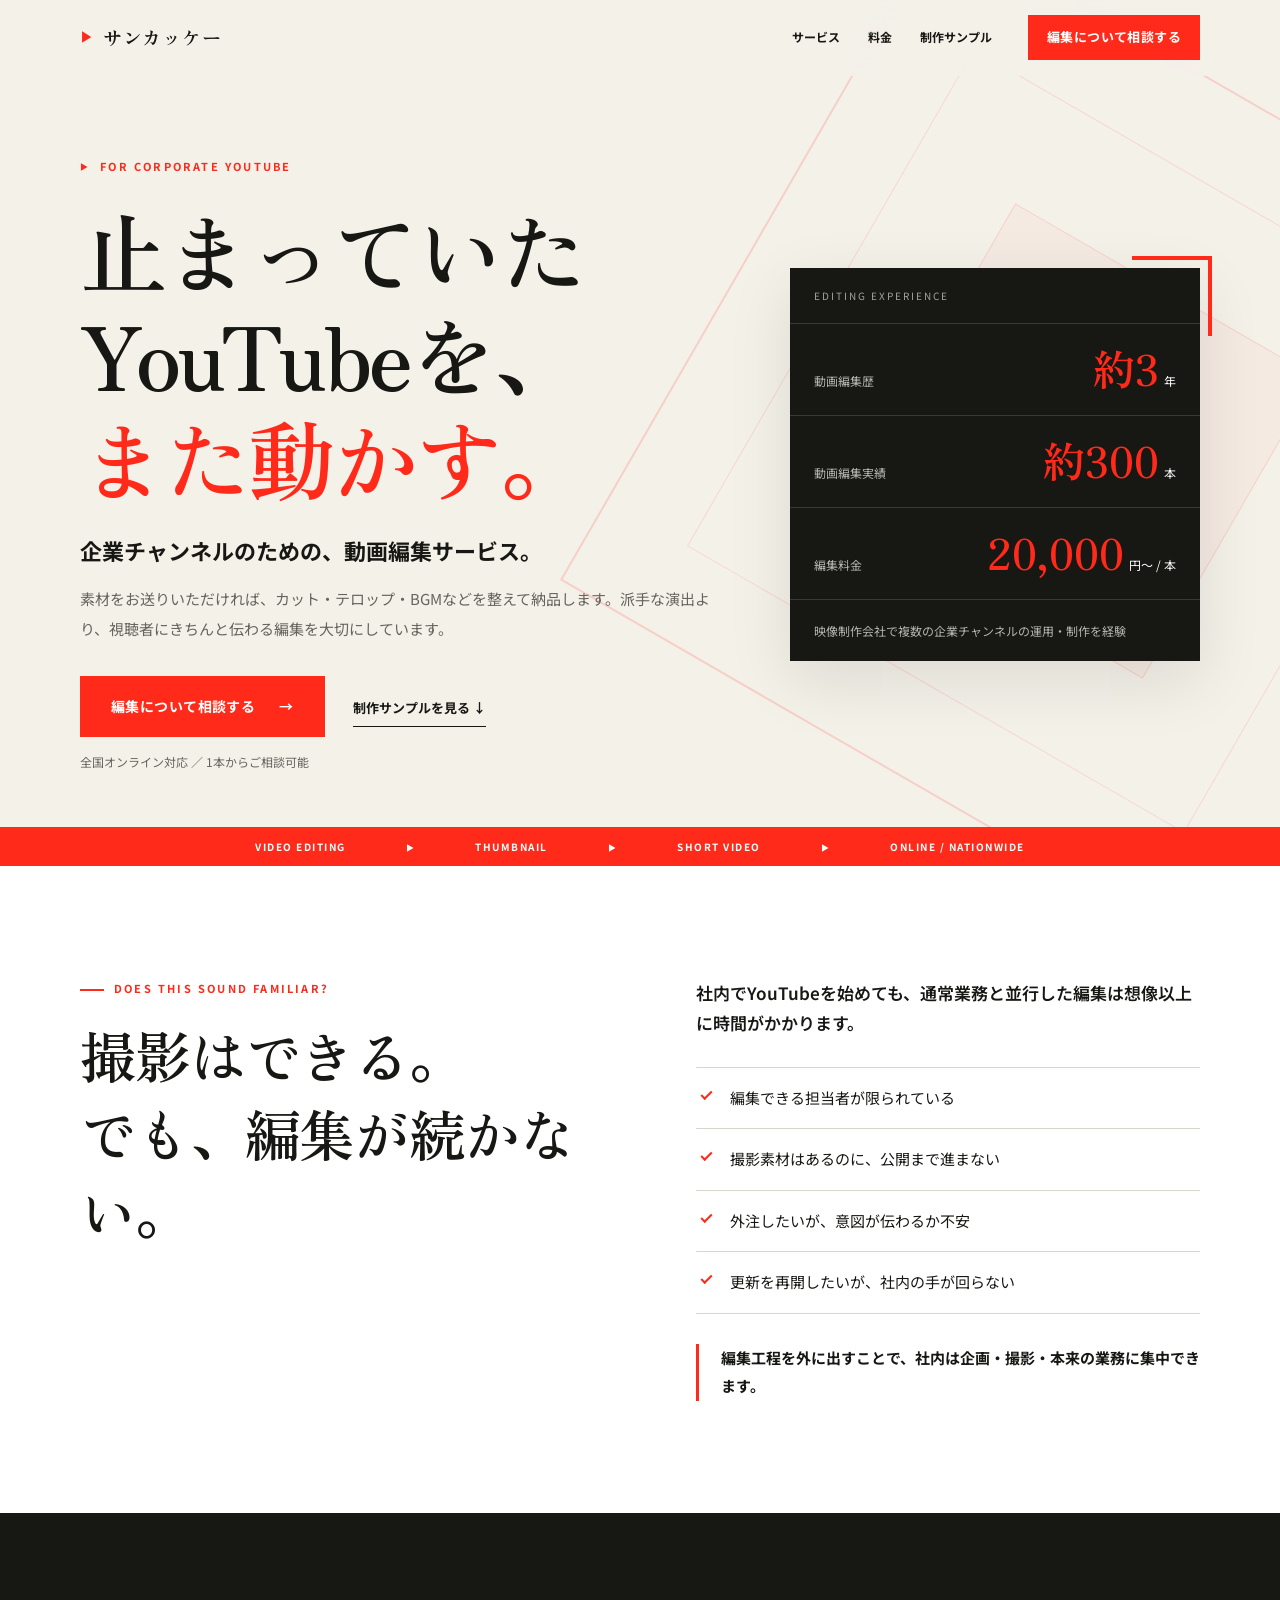
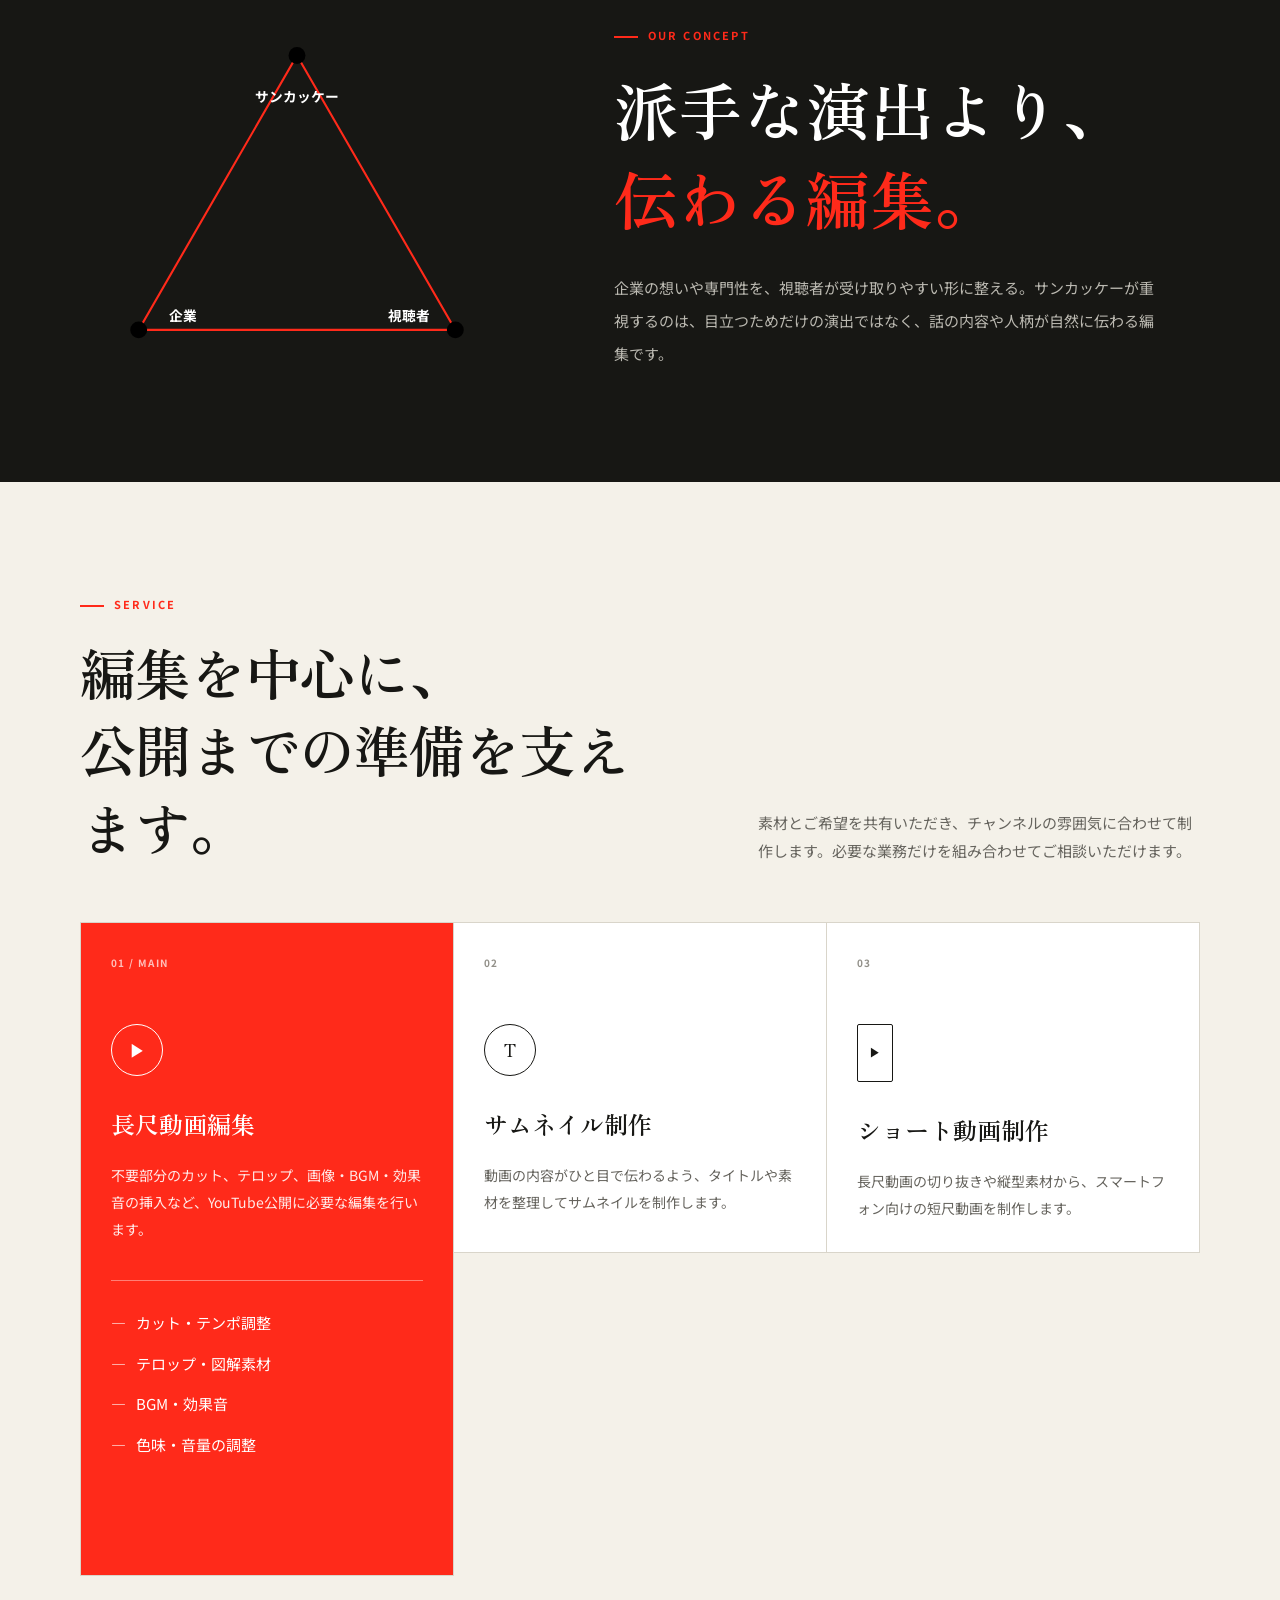
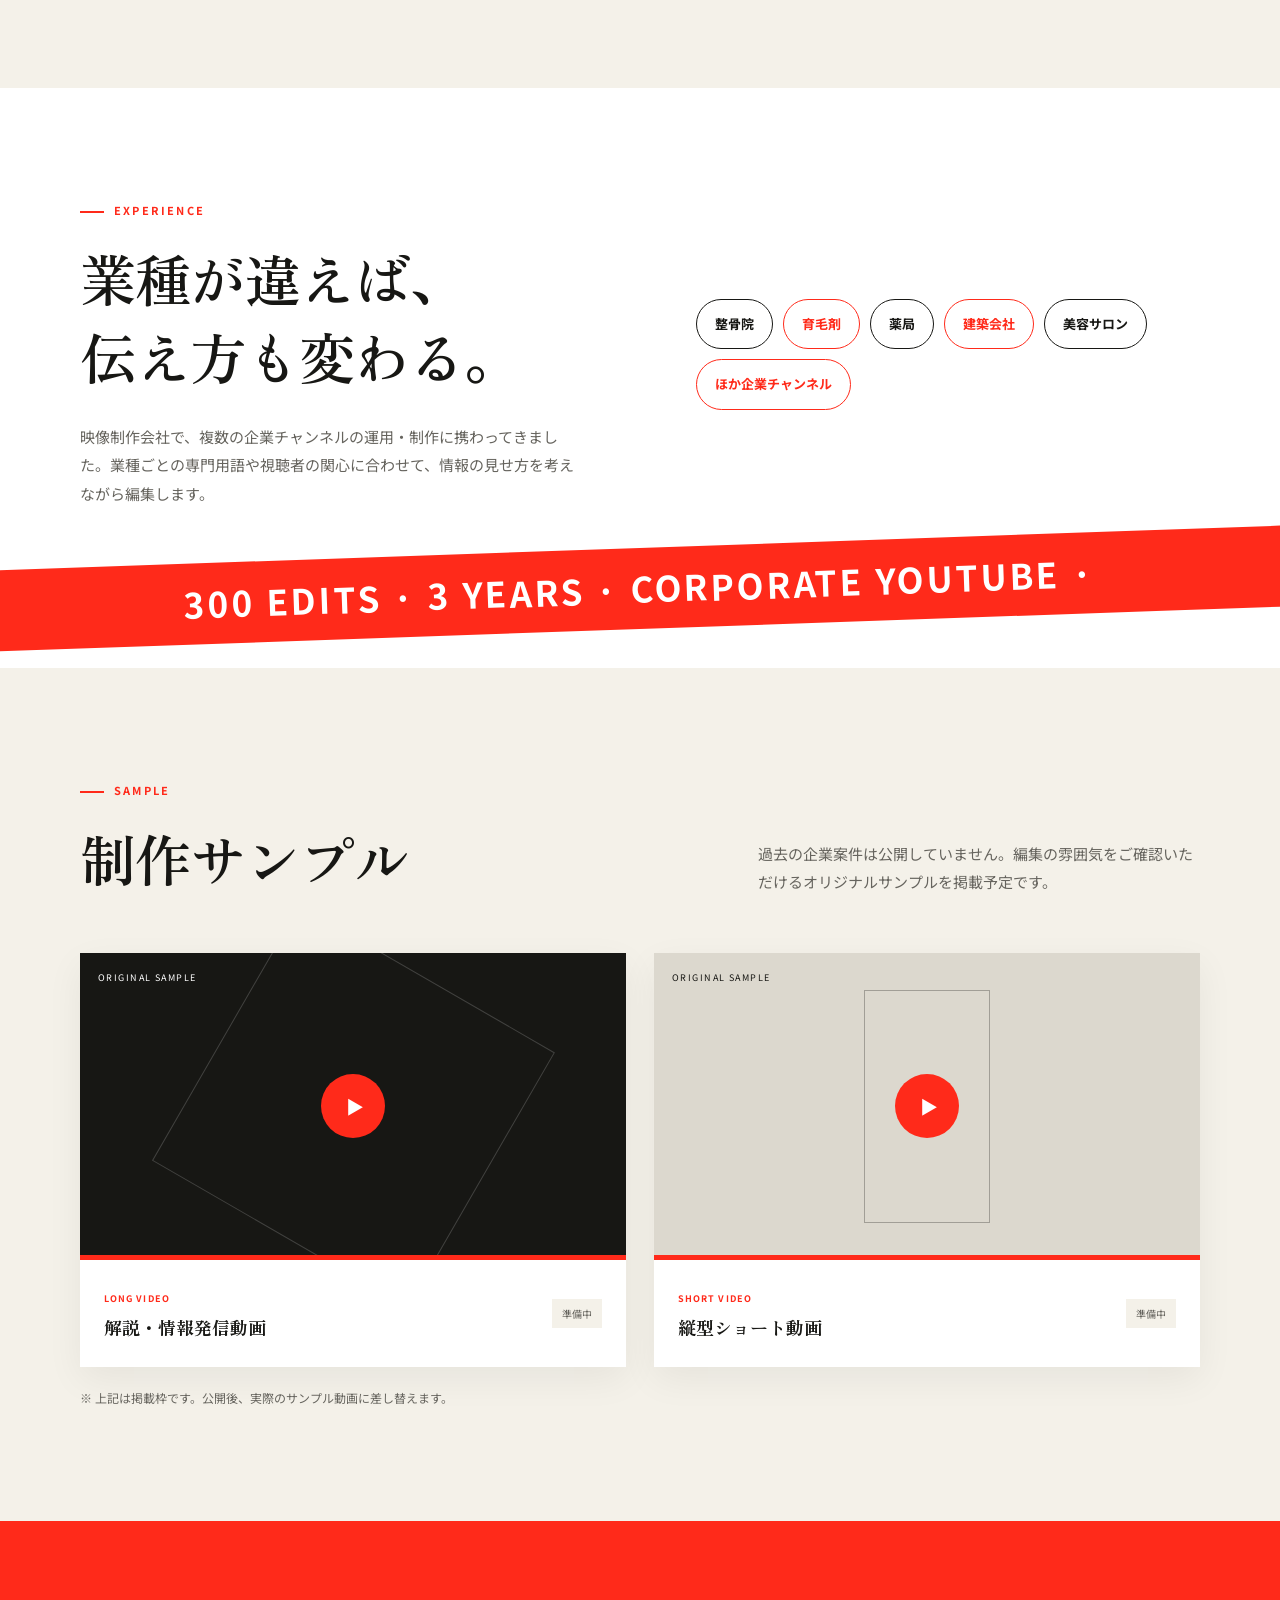
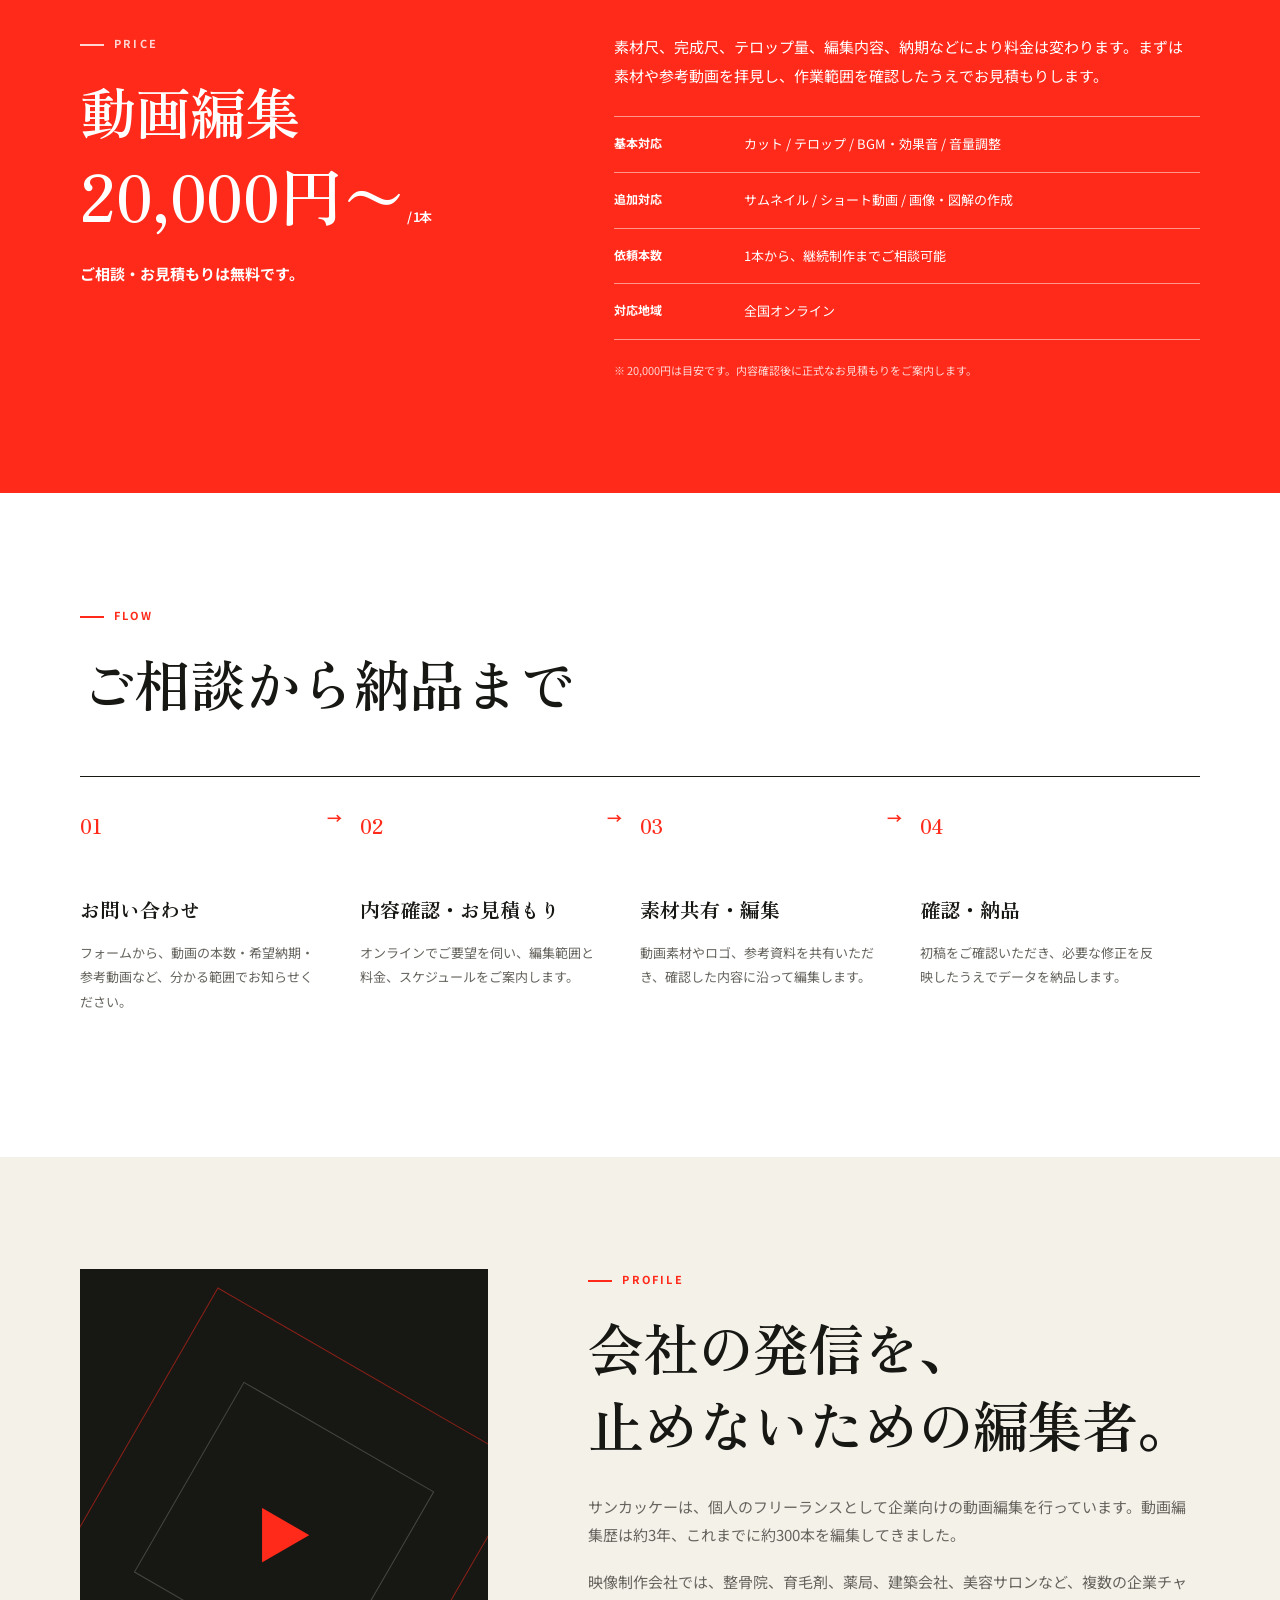
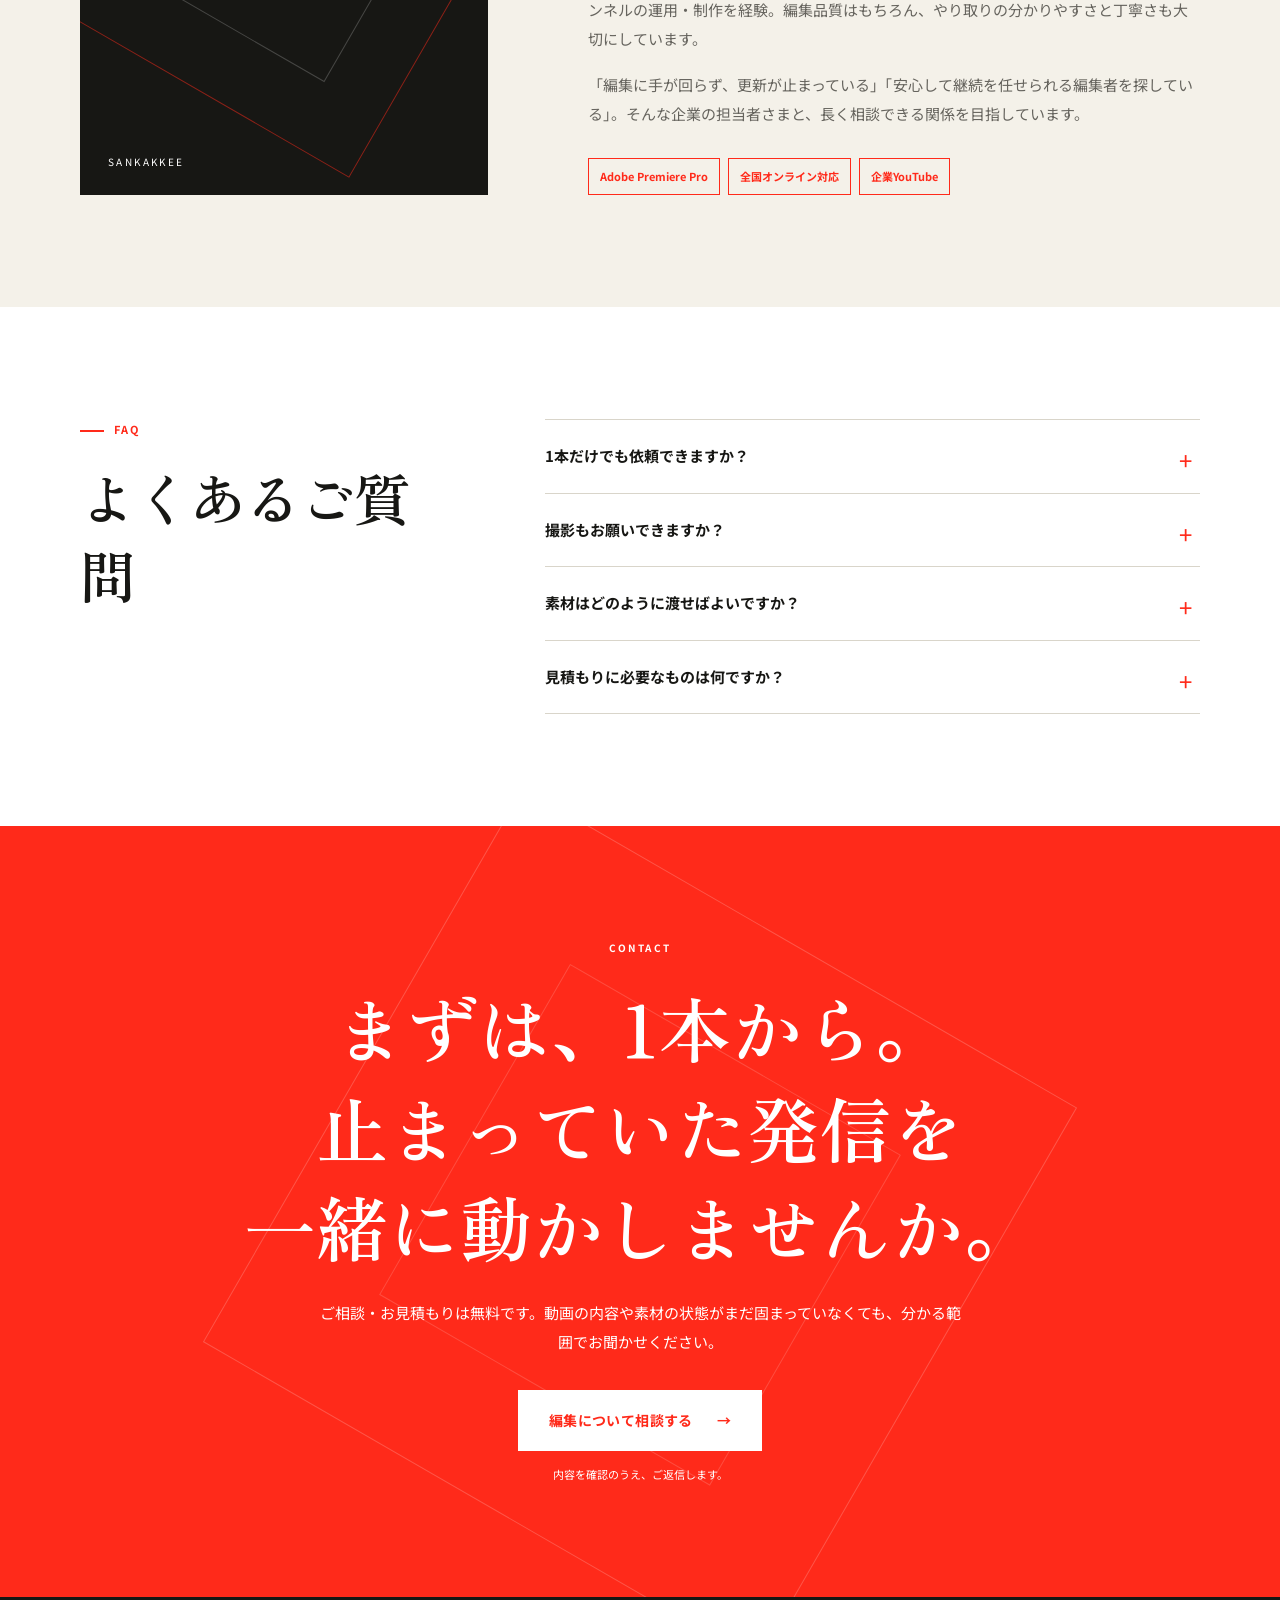
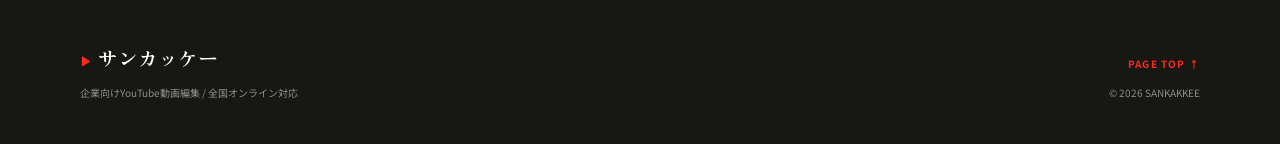
==== video-editing/index.html @ 7f6568b9 "Add corporate video editing landing page" ====
<!DOCTYPE html>
<html lang="ja">
<head>
  <meta charset="UTF-8">
  <meta name="viewport" content="width=device-width, initial-scale=1.0">
  <title>サンカッケー | 企業向けYouTube動画編集</title>
  <meta name="description" content="企業YouTubeの動画編集を全国オンラインで対応。編集歴約3年・約300本の制作経験をもとに、派手さより伝わりやすさを大切に編集します。1本20,000円〜。">
  <meta property="og:title" content="サンカッケー | 企業向けYouTube動画編集">
  <meta property="og:description" content="止まっていたYouTubeを、また動かす。企業向け動画編集を1本20,000円〜、全国オンラインで対応します。">
  <meta property="og:type" content="website">
  <meta property="og:url" content="https://sankakkee.com/video-editing/">
  <link rel="canonical" href="https://sankakkee.com/video-editing/">
  <meta name="theme-color" content="#ff2a1a">
  <link rel="icon" href="assets/favicon.svg" type="image/svg+xml">
  <link rel="preconnect" href="https://fonts.googleapis.com">
  <link rel="preconnect" href="https://fonts.gstatic.com" crossorigin>
  <link href="https://fonts.googleapis.com/css2?family=Noto+Sans+JP:wght@400;500;600;700&family=Zen+Old+Mincho:wght@500;600;700&display=swap" rel="stylesheet">
  <link rel="stylesheet" href="css/style.css">
</head>
<body>
  <a class="skip-link" href="#main">本文へ移動</a>

  <header class="nav" id="nav">
    <div class="nav__inner">
      <a href="#top" class="nav__logo" aria-label="サンカッケー トップへ"><span class="nav__logo-mark" aria-hidden="true">▶</span><span>サンカッケー</span></a>
      <nav class="nav__links" aria-label="メインナビゲーション"><a href="#service">サービス</a><a href="#price">料金</a><a href="#samples">制作サンプル</a></nav>
      <a href="mailto:sankakkee310@gmail.com?subject=動画編集についての相談" class="btn btn--sm nav__cta" data-contact-link>編集について相談する</a>
    </div>
  </header>

  <main id="main">
    <section class="hero" id="top">
      <div class="hero__shape" aria-hidden="true"></div>
      <div class="hero__inner">
        <div class="hero__content">
          <p class="hero__label reveal">FOR CORPORATE YOUTUBE</p>
          <h1 class="hero__title reveal">止まっていた<br>YouTubeを、<br><span>また動かす。</span></h1>
          <p class="hero__lead reveal">企業チャンネルのための、動画編集サービス。</p>
          <p class="hero__text reveal">素材をお送りいただければ、カット・テロップ・BGMなどを整えて納品します。派手な演出より、視聴者にきちんと伝わる編集を大切にしています。</p>
          <div class="hero__actions reveal">
            <a href="mailto:sankakkee310@gmail.com?subject=動画編集についての相談" class="btn btn--lg" data-contact-link>編集について相談する <span aria-hidden="true">→</span></a>
            <a href="#samples" class="text-link">制作サンプルを見る <span aria-hidden="true">↓</span></a>
          </div>
          <p class="hero__note reveal">全国オンライン対応 ／ 1本からご相談可能</p>
        </div>
        <aside class="hero__facts reveal" aria-label="サービス概要">
          <p class="hero__facts-label">EDITING EXPERIENCE</p>
          <dl class="fact-list">
            <div class="fact-list__item"><dt>動画編集歴</dt><dd><strong>約3</strong><span>年</span></dd></div>
            <div class="fact-list__item"><dt>動画編集実績</dt><dd><strong>約300</strong><span>本</span></dd></div>
            <div class="fact-list__item"><dt>編集料金</dt><dd><strong>20,000</strong><span>円〜 / 本</span></dd></div>
          </dl>
          <p class="hero__facts-foot">映像制作会社で複数の企業チャンネルの運用・制作を経験</p>
        </aside>
      </div>
      <div class="hero__ticker" aria-hidden="true"><span>VIDEO EDITING</span><span>THUMBNAIL</span><span>SHORT VIDEO</span><span>ONLINE / NATIONWIDE</span></div>
    </section>

    <section class="problem section">
      <div class="container split-heading">
        <div><p class="section__eyebrow reveal">DOES THIS SOUND FAMILIAR?</p><h2 class="section__title reveal">撮影はできる。<br>でも、編集が続かない。</h2></div>
        <div class="problem__body reveal">
          <p class="problem__intro">社内でYouTubeを始めても、通常業務と並行した編集は想像以上に時間がかかります。</p>
          <ul class="check-list"><li>編集できる担当者が限られている</li><li>撮影素材はあるのに、公開まで進まない</li><li>外注したいが、意図が伝わるか不安</li><li>更新を再開したいが、社内の手が回らない</li></ul>
          <p class="problem__answer">編集工程を外に出すことで、社内は企画・撮影・本来の業務に集中できます。</p>
        </div>
      </div>
    </section>

    <section class="concept section section--dark" id="concept">
      <div class="container concept__inner">
        <div class="concept__mark reveal" aria-hidden="true">
          <svg viewBox="0 0 360 320"><path d="M180 26 330 286H30Z" fill="none" stroke="currentColor" stroke-width="2"/><circle cx="180" cy="26" r="8"/><circle cx="330" cy="286" r="8"/><circle cx="30" cy="286" r="8"/><text x="180" y="70" text-anchor="middle">サンカッケー</text><text x="72" y="278" text-anchor="middle">企業</text><text x="286" y="278" text-anchor="middle">視聴者</text></svg>
        </div>
        <div class="concept__copy"><p class="section__eyebrow reveal">OUR CONCEPT</p><h2 class="concept__title reveal">派手な演出より、<br><span>伝わる編集。</span></h2><p class="concept__text reveal">企業の想いや専門性を、視聴者が受け取りやすい形に整える。サンカッケーが重視するのは、目立つためだけの演出ではなく、話の内容や人柄が自然に伝わる編集です。</p></div>
      </div>
    </section>

    <section class="service section" id="service">
      <div class="container">
        <div class="section-head reveal"><div><p class="section__eyebrow">SERVICE</p><h2 class="section__title">編集を中心に、<br>公開までの準備を支えます。</h2></div><p>素材とご希望を共有いただき、チャンネルの雰囲気に合わせて制作します。必要な業務だけを組み合わせてご相談いただけます。</p></div>
        <div class="service__grid">
          <article class="service-card service-card--primary reveal"><span class="service-card__num">01 / MAIN</span><div class="service-card__icon" aria-hidden="true">▶</div><h3>長尺動画編集</h3><p>不要部分のカット、テロップ、画像・BGM・効果音の挿入など、YouTube公開に必要な編集を行います。</p><ul><li>カット・テンポ調整</li><li>テロップ・図解素材</li><li>BGM・効果音</li><li>色味・音量の調整</li></ul></article>
          <article class="service-card reveal"><span class="service-card__num">02</span><div class="service-card__icon" aria-hidden="true">T</div><h3>サムネイル制作</h3><p>動画の内容がひと目で伝わるよう、タイトルや素材を整理してサムネイルを制作します。</p></article>
          <article class="service-card reveal"><span class="service-card__num">03</span><div class="service-card__icon service-card__icon--vertical" aria-hidden="true">▶</div><h3>ショート動画制作</h3><p>長尺動画の切り抜きや縦型素材から、スマートフォン向けの短尺動画を制作します。</p></article>
          <article class="service-card reveal"><span class="service-card__num">04</span><div class="service-card__icon" aria-hidden="true">A</div><h3>企画・構成のアドバイス</h3><p>制作経験をもとに、見せ方や話の順序など、より伝わりやすくするための改善点をお伝えします。</p></article>
        </div>
      </div>
    </section>

    <section class="experience section">
      <div class="container experience__inner">
        <div class="experience__copy reveal"><p class="section__eyebrow">EXPERIENCE</p><h2 class="section__title">業種が違えば、<br>伝え方も変わる。</h2><p>映像制作会社で、複数の企業チャンネルの運用・制作に携わってきました。業種ごとの専門用語や視聴者の関心に合わせて、情報の見せ方を考えながら編集します。</p></div>
        <div class="experience__industries reveal" aria-label="制作経験のある業種"><span>整骨院</span><span>育毛剤</span><span>薬局</span><span>建築会社</span><span>美容サロン</span><span>ほか企業チャンネル</span></div>
      </div>
      <div class="experience__band" aria-hidden="true">300 EDITS · 3 YEARS · CORPORATE YOUTUBE ·</div>
    </section>

    <section class="samples section" id="samples">
      <div class="container">
        <div class="section-head reveal"><div><p class="section__eyebrow">SAMPLE</p><h2 class="section__title">制作サンプル</h2></div><p>過去の企業案件は公開していません。編集の雰囲気をご確認いただけるオリジナルサンプルを掲載予定です。</p></div>
        <div class="samples__grid">
          <article class="sample-card reveal"><div class="sample-card__visual sample-card__visual--01"><div class="sample-card__play" aria-hidden="true">▶</div><span>ORIGINAL SAMPLE</span></div><div class="sample-card__meta"><div><span>LONG VIDEO</span><h3>解説・情報発信動画</h3></div><span class="sample-card__status">準備中</span></div></article>
          <article class="sample-card reveal"><div class="sample-card__visual sample-card__visual--02"><div class="sample-card__play" aria-hidden="true">▶</div><span>ORIGINAL SAMPLE</span></div><div class="sample-card__meta"><div><span>SHORT VIDEO</span><h3>縦型ショート動画</h3></div><span class="sample-card__status">準備中</span></div></article>
        </div>
        <p class="samples__note reveal">※ 上記は掲載枠です。公開後、実際のサンプル動画に差し替えます。</p>
      </div>
    </section>

    <section class="price section" id="price">
      <div class="container price__inner">
        <div class="price__heading reveal"><p class="section__eyebrow">PRICE</p><h2 class="section__title">動画編集<br><span>20,000円〜</span><small> / 1本</small></h2><p>ご相談・お見積もりは無料です。</p></div>
        <div class="price__detail reveal"><p>素材尺、完成尺、テロップ量、編集内容、納期などにより料金は変わります。まずは素材や参考動画を拝見し、作業範囲を確認したうえでお見積もりします。</p><dl><div><dt>基本対応</dt><dd>カット / テロップ / BGM・効果音 / 音量調整</dd></div><div><dt>追加対応</dt><dd>サムネイル / ショート動画 / 画像・図解の作成</dd></div><div><dt>依頼本数</dt><dd>1本から、継続制作までご相談可能</dd></div><div><dt>対応地域</dt><dd>全国オンライン</dd></div></dl><p class="price__note">※ 20,000円は目安です。内容確認後に正式なお見積もりをご案内します。</p></div>
      </div>
    </section>

    <section class="flow section" id="flow">
      <div class="container">
        <p class="section__eyebrow reveal">FLOW</p><h2 class="section__title reveal">ご相談から納品まで</h2>
        <ol class="flow__list">
          <li class="flow__item reveal"><span>01</span><div><h3>お問い合わせ</h3><p>フォームから、動画の本数・希望納期・参考動画など、分かる範囲でお知らせください。</p></div></li>
          <li class="flow__item reveal"><span>02</span><div><h3>内容確認・お見積もり</h3><p>オンラインでご要望を伺い、編集範囲と料金、スケジュールをご案内します。</p></div></li>
          <li class="flow__item reveal"><span>03</span><div><h3>素材共有・編集</h3><p>動画素材やロゴ、参考資料を共有いただき、確認した内容に沿って編集します。</p></div></li>
          <li class="flow__item reveal"><span>04</span><div><h3>確認・納品</h3><p>初稿をご確認いただき、必要な修正を反映したうえでデータを納品します。</p></div></li>
        </ol>
      </div>
    </section>

    <section class="profile section" id="profile">
      <div class="container profile__inner">
        <div class="profile__visual reveal" aria-hidden="true"><span class="profile__visual-play">▶</span><span class="profile__visual-name">SANKAKKEE</span></div>
        <div class="profile__body reveal"><p class="section__eyebrow">PROFILE</p><h2 class="section__title">会社の発信を、<br>止めないための編集者。</h2><p>サンカッケーは、個人のフリーランスとして企業向けの動画編集を行っています。動画編集歴は約3年、これまでに約300本を編集してきました。</p><p>映像制作会社では、整骨院、育毛剤、薬局、建築会社、美容サロンなど、複数の企業チャンネルの運用・制作を経験。編集品質はもちろん、やり取りの分かりやすさと丁寧さも大切にしています。</p><p>「編集に手が回らず、更新が止まっている」「安心して継続を任せられる編集者を探している」。そんな企業の担当者さまと、長く相談できる関係を目指しています。</p><div class="profile__tags"><span>Adobe Premiere Pro</span><span>全国オンライン対応</span><span>企業YouTube</span></div></div>
      </div>
    </section>

    <section class="faq section" id="faq">
      <div class="container faq__inner">
        <div><p class="section__eyebrow reveal">FAQ</p><h2 class="section__title reveal">よくあるご質問</h2></div>
        <div class="faq__list">
          <details class="faq__item reveal"><summary>1本だけでも依頼できますか？</summary><p>はい、1本からご相談いただけます。継続前のお試しとして、まず1本制作することも可能です。</p></details>
          <details class="faq__item reveal"><summary>撮影もお願いできますか？</summary><p>基本はオンラインでの動画編集を中心に対応しています。撮影を含むご相談は、地域や内容を確認したうえで個別にご案内します。</p></details>
          <details class="faq__item reveal"><summary>素材はどのように渡せばよいですか？</summary><p>オンラインストレージなどを使って共有いただきます。ご依頼時に、分かりやすい共有方法をご案内します。</p></details>
          <details class="faq__item reveal"><summary>見積もりに必要なものは何ですか？</summary><p>素材の長さ、希望する完成尺、参考動画、希望納期、本数が分かるとスムーズです。未定の項目があってもご相談いただけます。</p></details>
        </div>
      </div>
    </section>

    <section class="cta section" id="contact">
      <div class="cta__triangle" aria-hidden="true"></div>
      <div class="container cta__inner"><p class="cta__eyebrow reveal">CONTACT</p><h2 class="cta__title reveal">まずは、1本から。<br>止まっていた発信を<br>一緒に動かしませんか。</h2><p class="cta__text reveal">ご相談・お見積もりは無料です。動画の内容や素材の状態がまだ固まっていなくても、分かる範囲でお聞かせください。</p><a href="mailto:sankakkee310@gmail.com?subject=動画編集についての相談" class="btn btn--white btn--lg reveal" data-contact-link>編集について相談する <span aria-hidden="true">→</span></a><p class="cta__note reveal">内容を確認のうえ、ご返信します。</p></div>
    </section>
  </main>

  <footer class="footer"><div class="container footer__inner"><div><p class="footer__logo"><span aria-hidden="true">▶</span> サンカッケー</p><p>企業向けYouTube動画編集 / 全国オンライン対応</p></div><div class="footer__right"><a href="#top">PAGE TOP ↑</a><p>© 2026 SANKAKKEE</p></div></div></footer>
  <script src="js/main.js"></script>
</body>
</html>
---- video-editing/css/style.css ----
*, *::before, *::after { box-sizing: border-box; margin: 0; padding: 0; }
:root { --red:#ff2a1a; --red-dark:#d91e10; --ink:#171714; --paper:#f4f1e9; --white:#fff; --gray:#66645e; --line:#d9d5ca; --font-serif:'Zen Old Mincho',serif; --font-sans:'Noto Sans JP',sans-serif; --container:1120px; --section-py:112px; --shadow:0 20px 60px rgba(23,23,20,.1); }
html { scroll-behavior:smooth; scroll-padding-top:84px; }
body { font-family:var(--font-sans); color:var(--ink); background:var(--paper); font-size:15px; line-height:1.9; -webkit-font-smoothing:antialiased; }
a { color:inherit; text-decoration:none; } img,svg { display:block; max-width:100%; } ::selection { background:var(--red); color:#fff; }
.skip-link { position:fixed; top:8px; left:8px; z-index:999; padding:10px 16px; background:var(--ink); color:#fff; transform:translateY(-150%); }
.skip-link:focus { transform:translateY(0); }
.container { width:min(calc(100% - 48px),var(--container)); margin-inline:auto; }
.section { padding:var(--section-py) 0; } .section--dark { background:var(--ink); color:#fff; }
.section__eyebrow { margin-bottom:18px; color:var(--red); font-size:11px; font-weight:700; letter-spacing:.2em; }
.section__eyebrow::before { content:''; display:inline-block; width:24px; height:2px; margin-right:10px; background:currentColor; vertical-align:middle; }
.section__title { font-family:var(--font-serif); font-size:clamp(34px,4.4vw,58px); line-height:1.38; letter-spacing:-.02em; font-weight:600; }
.section-head { display:grid; grid-template-columns:1.15fr .85fr; gap:80px; align-items:end; margin-bottom:56px; }
.section-head>p { max-width:470px; color:var(--gray); } .split-heading { display:grid; grid-template-columns:1fr 1fr; gap:10%; align-items:start; }
.btn { display:inline-flex; align-items:center; justify-content:center; gap:24px; min-height:50px; padding:12px 24px; background:var(--red); color:#fff; border:1px solid var(--red); font-weight:700; font-size:13px; letter-spacing:.03em; transition:.25s ease; }
.btn:hover { background:var(--red-dark); border-color:var(--red-dark); transform:translateY(-2px); box-shadow:0 10px 24px rgba(255,42,26,.18); }
.btn:focus-visible,a:focus-visible,summary:focus-visible { outline:3px solid #2c7be5; outline-offset:4px; }
.btn--sm { min-height:42px; padding:9px 18px; } .btn--lg { min-height:60px; padding:16px 30px; font-size:14px; }
.btn--white { color:var(--red); background:#fff; border-color:#fff; } .btn--white:hover { color:#fff; background:var(--ink); border-color:var(--ink); }
.text-link { display:inline-block; padding:10px 0 6px; border-bottom:1px solid var(--ink); font-size:13px; font-weight:700; }
.reveal { opacity:0; transform:translateY(22px); transition:opacity .65s ease,transform .65s ease; } .reveal.is-visible { opacity:1; transform:none; }

.nav { position:fixed; inset:0 0 auto; z-index:100; height:76px; background:rgba(244,241,233,.94); border-bottom:1px solid transparent; backdrop-filter:blur(12px); transition:.25s ease; }
.nav.is-scrolled { height:66px; border-color:var(--line); } .nav__inner { width:min(calc(100% - 48px),var(--container)); height:100%; margin-inline:auto; display:flex; align-items:center; gap:36px; }
.nav__logo { display:inline-flex; align-items:center; gap:9px; margin-right:auto; font-family:var(--font-serif); font-size:19px; font-weight:700; letter-spacing:.04em; }
.nav__logo-mark { color:var(--red); font-size:13px; } .nav__links { display:flex; gap:28px; font-size:12px; font-weight:700; }
.nav__links a { position:relative; } .nav__links a::after { content:''; position:absolute; left:0; right:100%; bottom:-5px; height:2px; background:var(--red); transition:right .2s ease; } .nav__links a:hover::after { right:0; }

.hero { position:relative; min-height:800px; padding:156px 0 92px; overflow:hidden; background:var(--paper); }
.hero__shape { position:absolute; width:min(60vw,760px); aspect-ratio:1; top:51%; right:-14%; border:2px solid rgba(255,42,26,.16); transform:translateY(-50%) rotate(30deg); }
.hero__shape::before,.hero__shape::after { content:''; position:absolute; inset:12%; border:1px solid rgba(255,42,26,.12); } .hero__shape::after { inset:27%; background:rgba(255,42,26,.035); }
.hero__inner { position:relative; z-index:2; width:min(calc(100% - 48px),var(--container)); margin-inline:auto; display:grid; grid-template-columns:1fr 410px; gap:80px; align-items:center; }
.hero__label { display:flex; align-items:center; gap:10px; margin-bottom:20px; color:var(--red); font-size:11px; font-weight:700; letter-spacing:.2em; } .hero__label::before { content:'▶'; font-size:8px; }
.hero__title { margin-bottom:22px; font-family:var(--font-serif); font-size:clamp(52px,7vw,88px); font-weight:600; line-height:1.18; letter-spacing:-.045em; } .hero__title span { color:var(--red); }
.hero__lead { margin-bottom:12px; font-size:clamp(17px,2vw,22px); font-weight:700; } .hero__text { max-width:640px; color:var(--gray); line-height:2; }
.hero__actions { display:flex; align-items:center; gap:28px; margin-top:32px; } .hero__note { margin-top:14px; color:var(--gray); font-size:12px; }
.hero__facts { position:relative; background:var(--ink); color:#fff; box-shadow:var(--shadow); } .hero__facts::before { content:''; position:absolute; top:-12px; right:-12px; width:80px; height:80px; border-top:4px solid var(--red); border-right:4px solid var(--red); }
.hero__facts-label { padding:18px 24px; border-bottom:1px solid #383834; color:#a3a39c; font-size:10px; letter-spacing:.2em; }
.fact-list__item { display:flex; align-items:flex-end; justify-content:space-between; padding:22px 24px; border-bottom:1px solid #383834; } .fact-list dt { color:#b4b3ad; font-size:12px; }
.fact-list dd { display:flex; align-items:baseline; gap:5px; } .fact-list strong { color:var(--red); font-family:var(--font-serif); font-size:43px; line-height:1; font-weight:600; } .fact-list span { font-size:12px; }
.hero__facts-foot { padding:20px 24px; color:#b4b3ad; font-size:12px; line-height:1.8; }
.hero__ticker { position:absolute; z-index:2; bottom:0; left:0; width:100%; display:flex; justify-content:center; overflow:hidden; background:var(--red); color:#fff; white-space:nowrap; }
.hero__ticker span { padding:10px 30px; font-size:10px; font-weight:700; letter-spacing:.15em; } .hero__ticker span+span::before { content:'▶'; margin-right:60px; font-size:8px; }

.problem { background:#fff; } .problem__intro { margin-bottom:28px; font-size:17px; font-weight:600; line-height:1.8; }
.check-list { list-style:none; border-top:1px solid var(--line); } .check-list li { position:relative; padding:16px 12px 16px 34px; border-bottom:1px solid var(--line); }
.check-list li::before { content:''; position:absolute; left:5px; top:23px; width:11px; height:6px; border-left:2px solid var(--red); border-bottom:2px solid var(--red); transform:rotate(-45deg); }
.problem__answer { margin-top:30px; padding-left:22px; border-left:3px solid var(--red); font-weight:700; }

.concept { overflow:hidden; } .concept__inner { display:grid; grid-template-columns:.85fr 1.15fr; gap:100px; align-items:center; } .concept__mark { color:var(--red); }
.concept__mark svg { max-width:380px; margin-inline:auto; overflow:visible; } .concept__mark text { fill:#fff; font-family:var(--font-sans); font-size:13px; font-weight:700; }
.concept__title { margin-bottom:28px; font-family:var(--font-serif); font-size:clamp(40px,5vw,66px); line-height:1.4; font-weight:600; } .concept__title span { color:var(--red); }
.concept__text { max-width:550px; color:#bbb9b1; line-height:2.2; }

.service { background:var(--paper); } .service__grid { display:grid; grid-template-columns:repeat(3,1fr); border-top:1px solid var(--line); border-left:1px solid var(--line); }
.service-card { position:relative; min-height:320px; padding:30px; background:#fff; border-right:1px solid var(--line); border-bottom:1px solid var(--line); }
.service-card--primary { grid-row:span 2; min-height:640px; background:var(--red); color:#fff; } .service-card__num { display:block; margin-bottom:52px; color:#929089; font-size:10px; font-weight:700; letter-spacing:.14em; }
.service-card--primary .service-card__num { color:rgba(255,255,255,.7); } .service-card__icon { display:grid; place-items:center; width:52px; height:52px; margin-bottom:25px; border:1px solid currentColor; border-radius:50%; font-family:var(--font-serif); font-size:17px; }
.service-card__icon--vertical { width:36px; height:58px; border-radius:2px; font-size:12px; } .service-card h3 { margin-bottom:16px; font-family:var(--font-serif); font-size:24px; font-weight:600; }
.service-card p { color:var(--gray); font-size:14px; } .service-card--primary p { color:rgba(255,255,255,.9); }
.service-card ul { display:grid; gap:12px; margin-top:38px; padding-top:28px; border-top:1px solid rgba(255,255,255,.4); list-style:none; } .service-card li::before { content:'—'; margin-right:10px; }

.experience { position:relative; padding-bottom:160px; background:#fff; overflow:hidden; } .experience__inner { display:grid; grid-template-columns:1fr 1fr; gap:10%; align-items:center; }
.experience__copy>p:last-child { max-width:500px; margin-top:28px; color:var(--gray); } .experience__industries { display:flex; flex-wrap:wrap; align-content:center; gap:10px; }
.experience__industries span { padding:12px 18px; border:1px solid var(--ink); border-radius:100px; font-weight:700; font-size:13px; } .experience__industries span:nth-child(even) { color:var(--red); border-color:var(--red); }
.experience__band { position:absolute; left:-2%; right:-2%; bottom:40px; padding:7px 0; background:var(--red); color:#fff; font-size:clamp(18px,3vw,35px); font-weight:700; letter-spacing:.08em; white-space:nowrap; transform:rotate(-2deg); text-align:center; }

.samples { background:var(--paper); } .samples__grid { display:grid; grid-template-columns:1fr 1fr; gap:28px; } .sample-card { background:#fff; box-shadow:0 12px 35px rgba(23,23,20,.06); }
.sample-card__visual { position:relative; aspect-ratio:16/9; display:grid; place-items:center; overflow:hidden; background:var(--ink); color:#fff; }
.sample-card__visual::before,.sample-card__visual::after { content:''; position:absolute; } .sample-card__visual::before { width:54%; aspect-ratio:1; border:1px solid rgba(255,255,255,.18); transform:rotate(30deg); } .sample-card__visual::after { inset:auto 0 0; height:5px; background:var(--red); }
.sample-card__visual--02 { background:#dcd8ce; color:var(--ink); } .sample-card__visual--02::before { width:23%; height:76%; transform:none; border:1px solid rgba(23,23,20,.3); }
.sample-card__visual>span { position:absolute; left:18px; top:16px; font-size:9px; letter-spacing:.16em; } .sample-card__play { position:relative; z-index:2; display:grid; place-items:center; width:64px; height:64px; padding-left:4px; border-radius:50%; background:var(--red); color:#fff; font-size:18px; }
.sample-card__meta { display:flex; justify-content:space-between; align-items:center; gap:20px; padding:22px 24px; } .sample-card__meta div>span { color:var(--red); font-size:9px; font-weight:700; letter-spacing:.12em; }
.sample-card__meta h3 { font-family:var(--font-serif); font-size:18px; } .sample-card__status { flex-shrink:0; padding:5px 10px; background:var(--paper); color:var(--gray); font-size:10px; } .samples__note { margin-top:20px; color:var(--gray); font-size:12px; }

.price { background:var(--red); color:#fff; } .price__inner { display:grid; grid-template-columns:.85fr 1.15fr; gap:100px; } .price .section__eyebrow { color:#fff; opacity:.8; }
.price__heading .section__title span { font-size:clamp(40px,5vw,64px); } .price__heading .section__title small { font-family:var(--font-sans); font-size:13px; } .price__heading>p:last-child { margin-top:22px; font-weight:700; }
.price__detail>p { max-width:580px; margin-bottom:26px; } .price__detail dl { border-top:1px solid rgba(255,255,255,.5); }
.price__detail dl div { display:grid; grid-template-columns:110px 1fr; gap:20px; padding:15px 0; border-bottom:1px solid rgba(255,255,255,.5); } .price__detail dt { font-size:12px; font-weight:700; } .price__detail dd { font-size:13px; }
.price__note { margin-top:20px; margin-bottom:0!important; font-size:11px; opacity:.8; }

.flow { background:#fff; } .flow .section__title { margin-bottom:54px; } .flow__list { display:grid; grid-template-columns:repeat(4,1fr); list-style:none; }
.flow__item { position:relative; padding:30px 28px 30px 0; border-top:1px solid var(--ink); } .flow__item:not(:last-child)::after { content:'→'; position:absolute; right:18px; top:27px; color:var(--red); font-weight:700; }
.flow__item>span { display:block; margin-bottom:46px; color:var(--red); font-family:var(--font-serif); font-size:20px; font-weight:700; } .flow__item h3 { margin-bottom:12px; font-family:var(--font-serif); font-size:20px; } .flow__item p { padding-right:14px; color:var(--gray); font-size:13px; }

.profile { background:var(--paper); } .profile__inner { display:grid; grid-template-columns:.8fr 1.2fr; gap:9%; align-items:stretch; }
.profile__visual { position:relative; min-height:520px; display:grid; place-items:center; overflow:hidden; background:var(--ink); color:var(--red); }
.profile__visual::before,.profile__visual::after { content:''; position:absolute; width:88%; aspect-ratio:1; border:1px solid rgba(255,42,26,.5); transform:rotate(30deg); } .profile__visual::after { width:54%; border-color:rgba(255,255,255,.2); }
.profile__visual-play { position:relative; z-index:2; font-size:58px; } .profile__visual-name { position:absolute; z-index:2; bottom:24px; left:28px; color:#fff; font-size:10px; letter-spacing:.24em; }
.profile__body { align-self:center; } .profile__body .section__title { margin-bottom:30px; } .profile__body>p:not(.section__eyebrow) { margin-bottom:18px; color:var(--gray); }
.profile__tags { display:flex; flex-wrap:wrap; gap:8px; margin-top:30px; } .profile__tags span { padding:7px 11px; border:1px solid var(--red); color:var(--red); font-size:11px; font-weight:700; }

.faq { background:#fff; } .faq__inner { display:grid; grid-template-columns:.7fr 1.3fr; gap:10%; } .faq__item { border-top:1px solid var(--line); } .faq__item:last-child { border-bottom:1px solid var(--line); }
.faq__item summary { position:relative; padding:22px 50px 22px 0; cursor:pointer; list-style:none; font-weight:700; } .faq__item summary::-webkit-details-marker { display:none; }
.faq__item summary::after { content:'+'; position:absolute; right:8px; top:17px; color:var(--red); font-size:24px; font-weight:400; transition:transform .2s ease; } .faq__item[open] summary::after { transform:rotate(45deg); }
.faq__item p { padding:0 45px 24px 0; color:var(--gray); font-size:13px; }

.cta { position:relative; overflow:hidden; background:var(--red); color:#fff; text-align:center; } .cta__triangle { position:absolute; width:640px; aspect-ratio:1; top:50%; left:50%; border:1px solid rgba(255,255,255,.2); transform:translate(-50%,-48%) rotate(30deg); }
.cta__triangle::before { content:''; position:absolute; inset:20%; border:1px solid rgba(255,255,255,.16); } .cta__inner { position:relative; z-index:2; }
.cta__eyebrow { margin-bottom:20px; font-size:10px; font-weight:700; letter-spacing:.24em; } .cta__title { margin-bottom:24px; font-family:var(--font-serif); font-size:clamp(38px,5.8vw,72px); font-weight:600; line-height:1.38; }
.cta__text { max-width:650px; margin:0 auto 34px; } .cta__note { margin-top:13px; font-size:11px; opacity:.8; }
.footer { padding:42px 0; background:var(--ink); color:#fff; } .footer__inner { display:flex; justify-content:space-between; gap:30px; align-items:flex-end; }
.footer__logo { margin-bottom:6px; font-family:var(--font-serif); font-size:20px; font-weight:700; } .footer__logo span { color:var(--red); font-size:12px; } .footer__inner>div>p:last-child { color:#8e8d87; font-size:10px; }
.footer__right { text-align:right; } .footer__right a { display:inline-block; margin-bottom:10px; color:var(--red); font-size:10px; font-weight:700; letter-spacing:.12em; }

@media(max-width:960px){ :root{--section-py:88px}.nav__links{display:none}.hero{min-height:auto}.hero__inner{grid-template-columns:1fr 340px;gap:40px}.hero__title{font-size:clamp(50px,7.5vw,72px)}.section-head{gap:48px}.service__grid{grid-template-columns:1fr 1fr}.service-card--primary{grid-row:span 2}.price__inner{gap:60px}.flow__list{grid-template-columns:1fr 1fr;gap:0 30px}.profile__inner{gap:6%}}
@media(max-width:720px){ :root{--section-py:68px}body{font-size:14px}.container,.nav__inner,.hero__inner{width:min(calc(100% - 36px),var(--container))}.nav{height:64px}.nav.is-scrolled{height:60px}.nav__logo{font-size:17px}.nav__cta{padding-inline:12px;font-size:11px}.section__title{font-size:clamp(30px,9vw,43px)}.section-head,.split-heading,.concept__inner,.experience__inner,.price__inner,.profile__inner,.faq__inner{grid-template-columns:1fr;gap:44px}.section-head{align-items:start;margin-bottom:38px}.hero{padding:116px 0 78px}.hero__inner{grid-template-columns:1fr;gap:48px}.hero__title{font-size:clamp(48px,15vw,68px)}.hero__actions{align-items:stretch;flex-direction:column;gap:10px}.hero__actions .btn{width:100%}.hero__actions .text-link{align-self:flex-start}.hero__facts{width:calc(100% - 8px)}.fact-list strong{font-size:38px}.hero__ticker{justify-content:flex-start}.hero__ticker span{padding-inline:18px}.hero__ticker span+span::before{margin-right:36px}.problem__intro{font-size:16px}.concept__inner{display:flex;flex-direction:column-reverse}.concept__mark svg{max-width:290px}.concept__title{font-size:clamp(36px,11vw,50px)}.service__grid{grid-template-columns:1fr}.service-card,.service-card--primary{grid-row:auto;min-height:auto}.service-card__num{margin-bottom:34px}.service-card--primary{padding-bottom:40px}.experience{padding-bottom:130px}.experience__industries{gap:8px}.experience__industries span{padding:9px 13px;font-size:11px}.experience__band{bottom:45px;font-size:17px}.samples__grid{grid-template-columns:1fr}.sample-card__meta{padding:18px}.price__heading .section__title span{font-size:44px}.price__detail dl div{grid-template-columns:90px 1fr;gap:12px}.flow__list{grid-template-columns:1fr}.flow__item{display:grid;grid-template-columns:54px 1fr;gap:10px;padding:24px 0}.flow__item:not(:last-child)::after{content:'↓';right:8px;top:auto;bottom:-12px}.flow__item>span{margin:0}.profile__visual{min-height:380px}.cta__title{font-size:clamp(34px,11vw,50px)}.cta__triangle{width:470px}.footer__inner{align-items:flex-start;flex-direction:column}.footer__right{text-align:left}}
@media(prefers-reduced-motion:reduce){html{scroll-behavior:auto}*,*::before,*::after{animation-duration:.01ms!important;transition-duration:.01ms!important}.reveal{opacity:1;transform:none}}
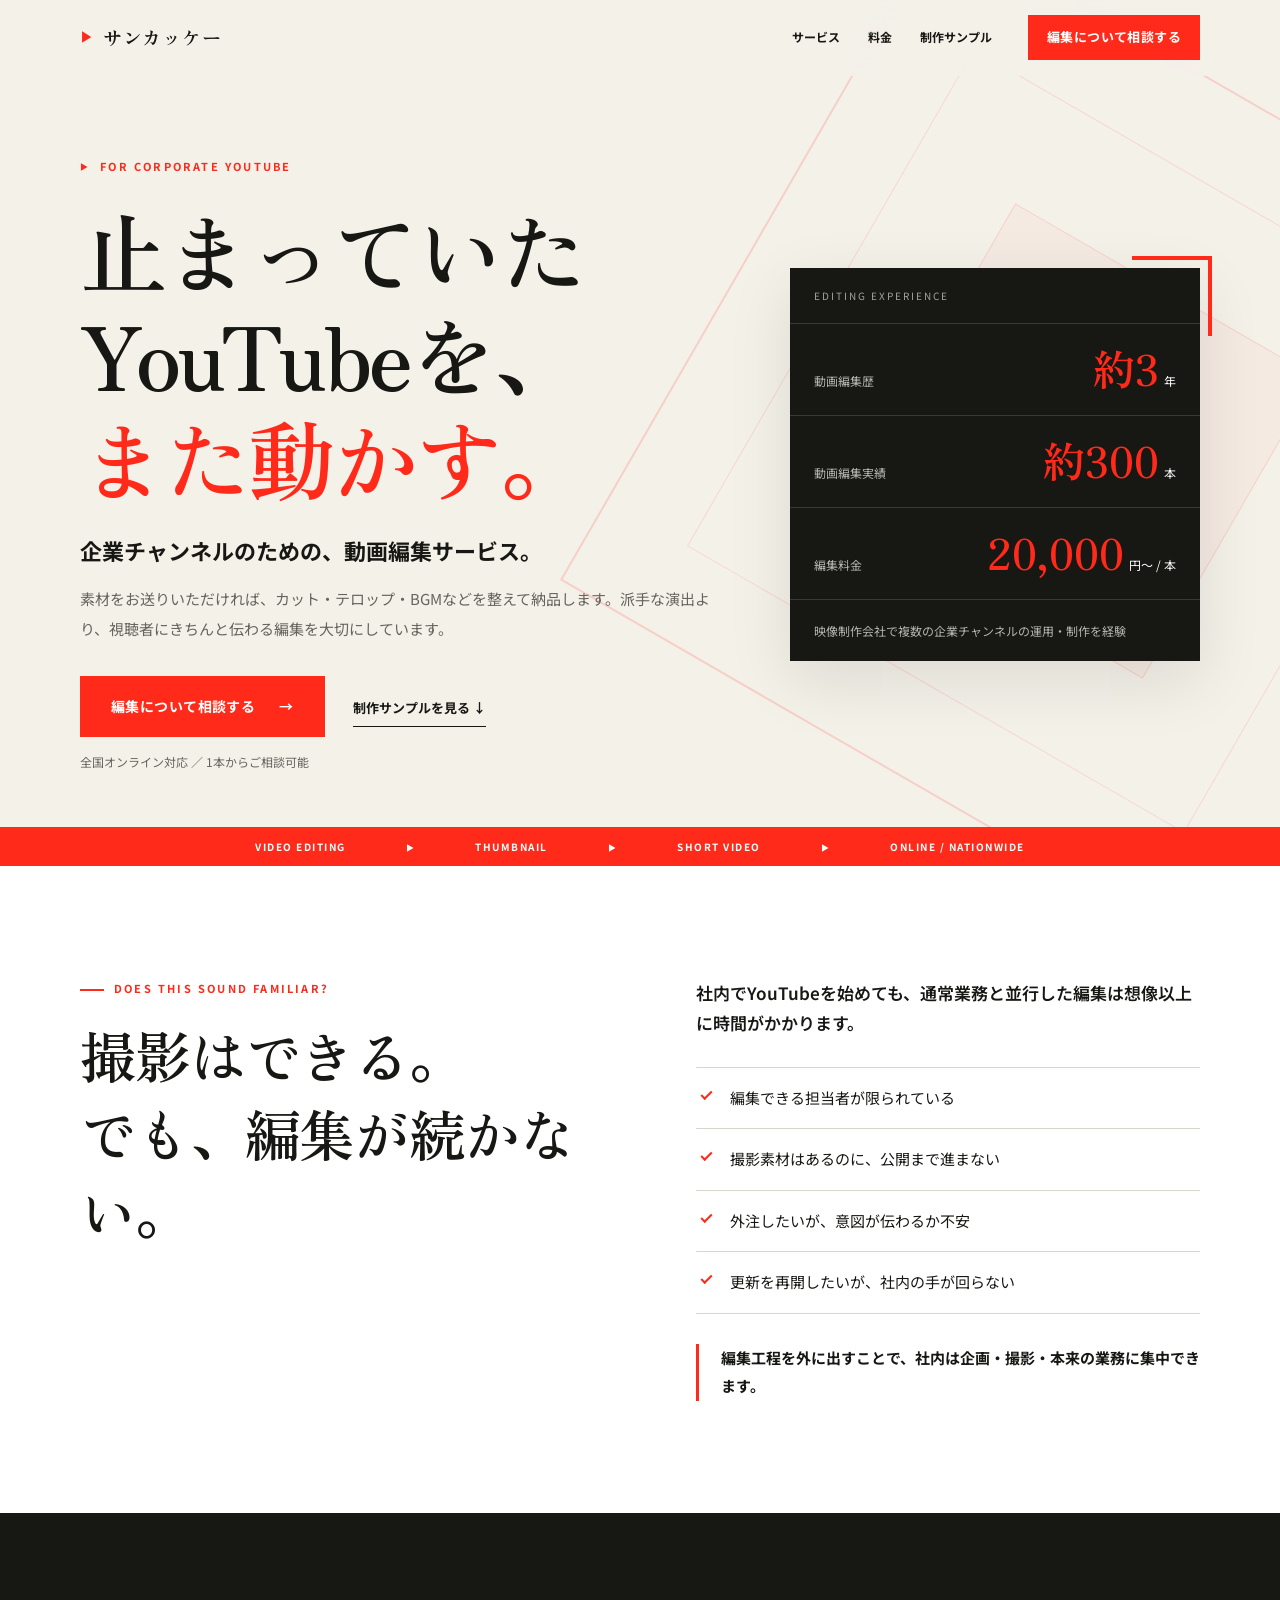
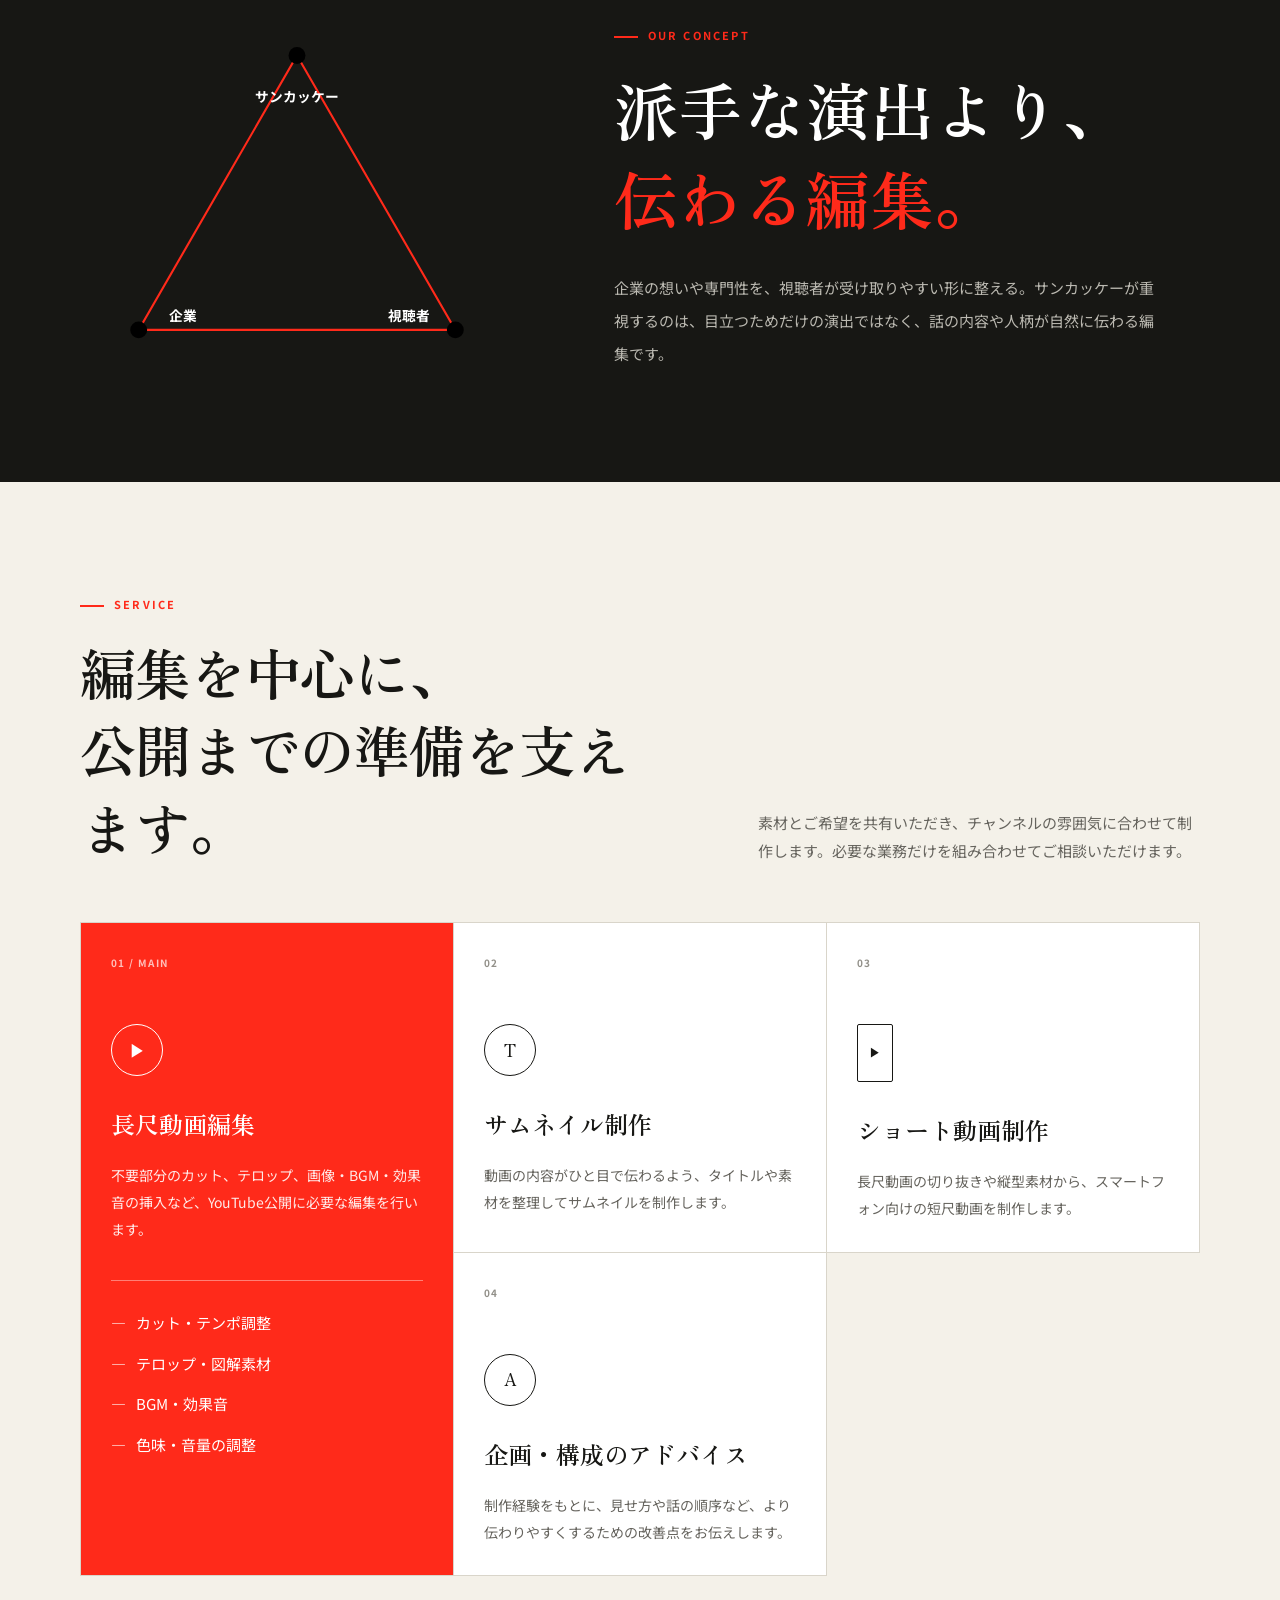
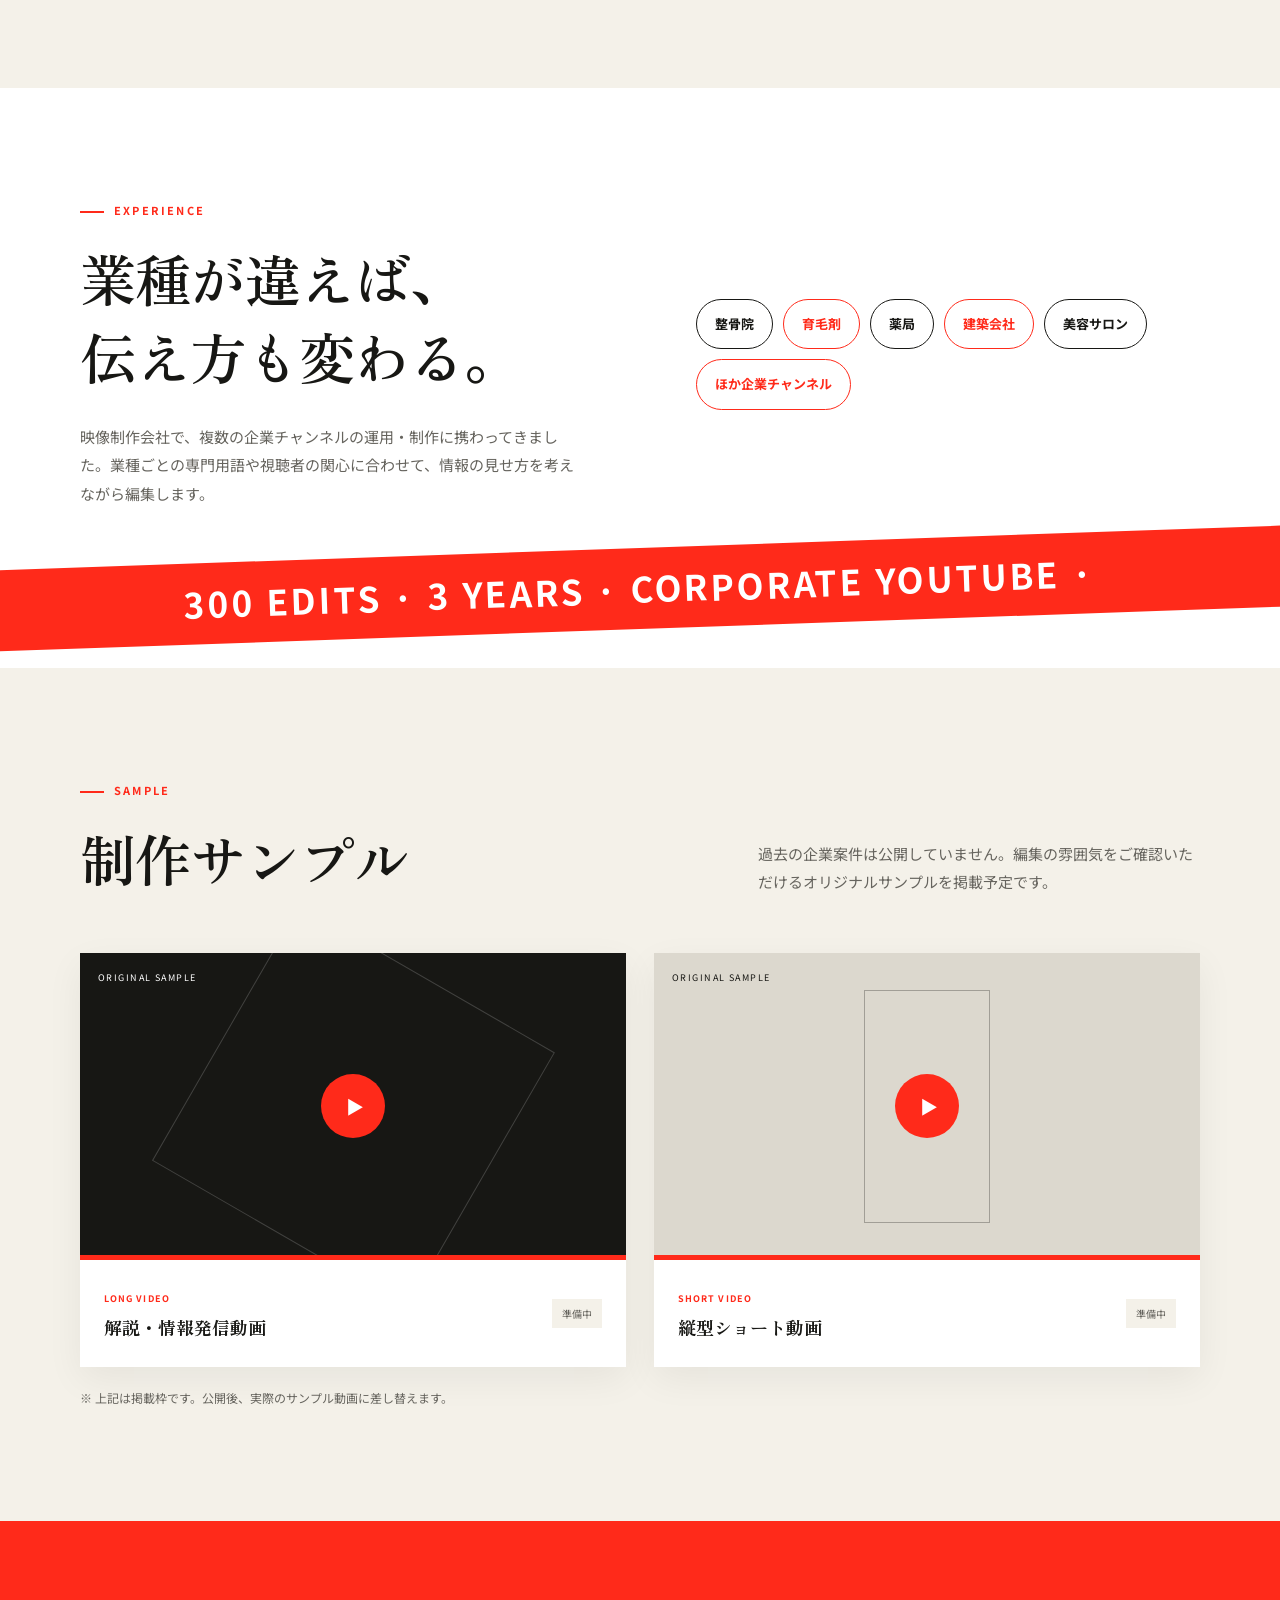
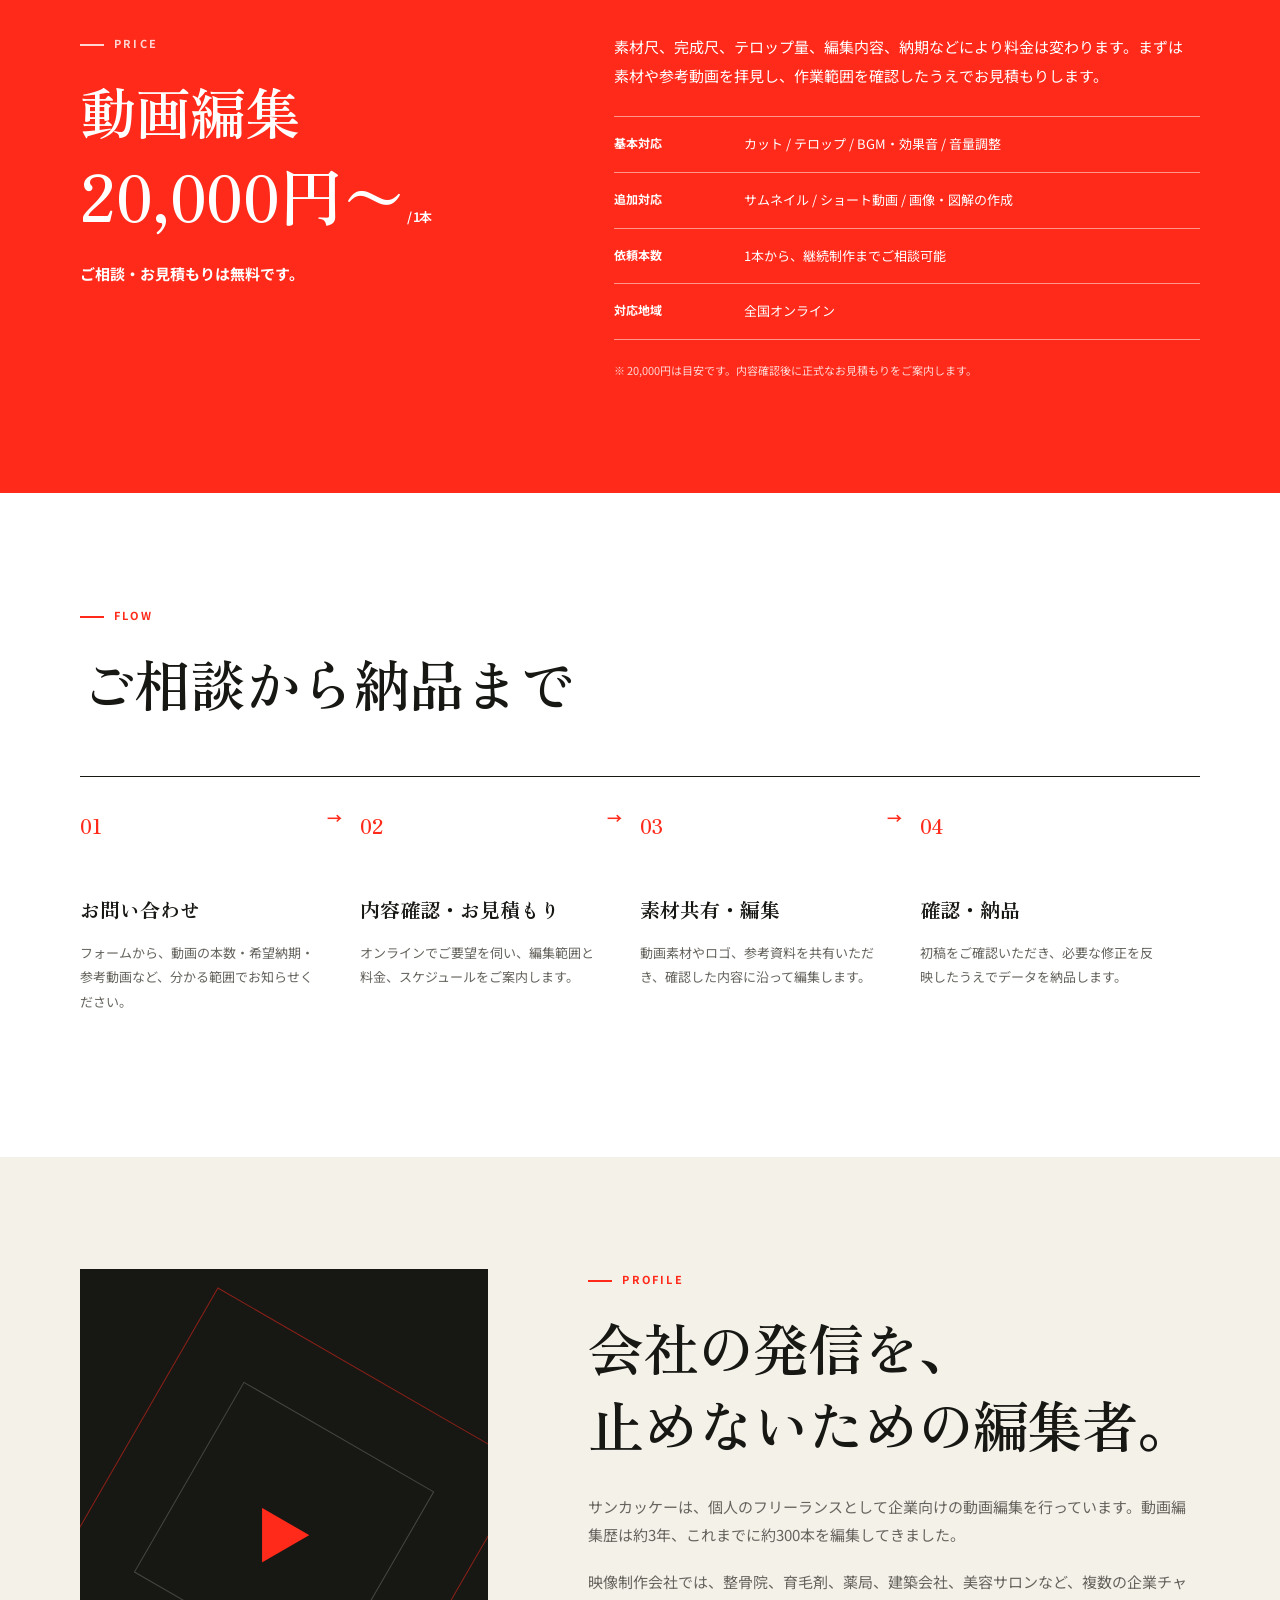
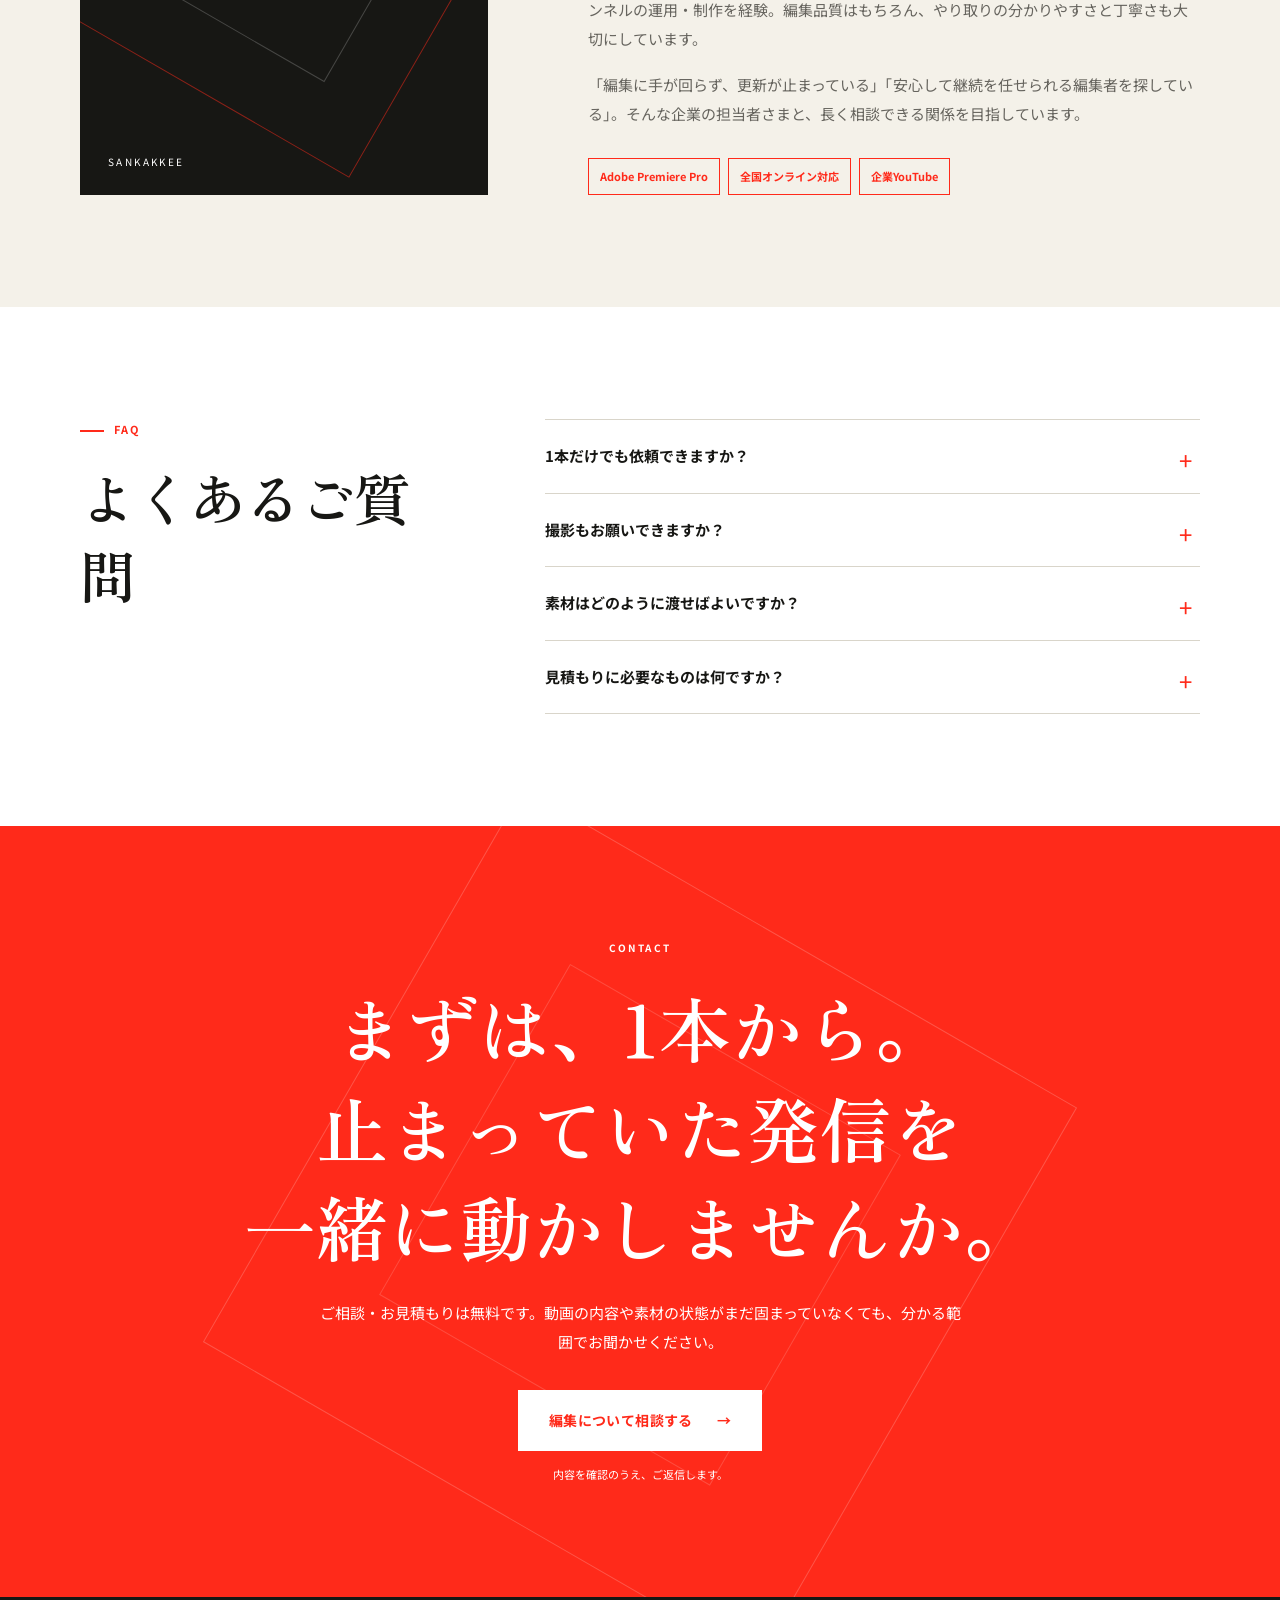
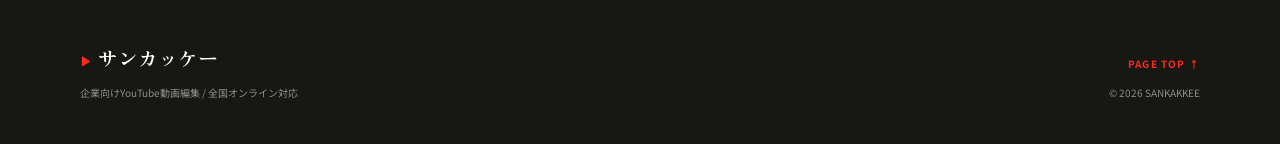
==== commit 75eb855e: "Refresh contact form script cache" ====
--- a/video-editing/index.html
+++ b/video-editing/index.html
@@ -152,6 +152,6 @@
   </main>
 
   <footer class="footer"><div class="container footer__inner"><div><p class="footer__logo"><span aria-hidden="true">▶</span> サンカッケー</p><p>企業向けYouTube動画編集 / 全国オンライン対応</p></div><div class="footer__right"><a href="#top">PAGE TOP ↑</a><p>© 2026 SANKAKKEE</p></div></div></footer>
-  <script src="js/main.js"></script>
+  <script src="js/main.js?v=2c0afbe"></script>
 </body>
 </html>
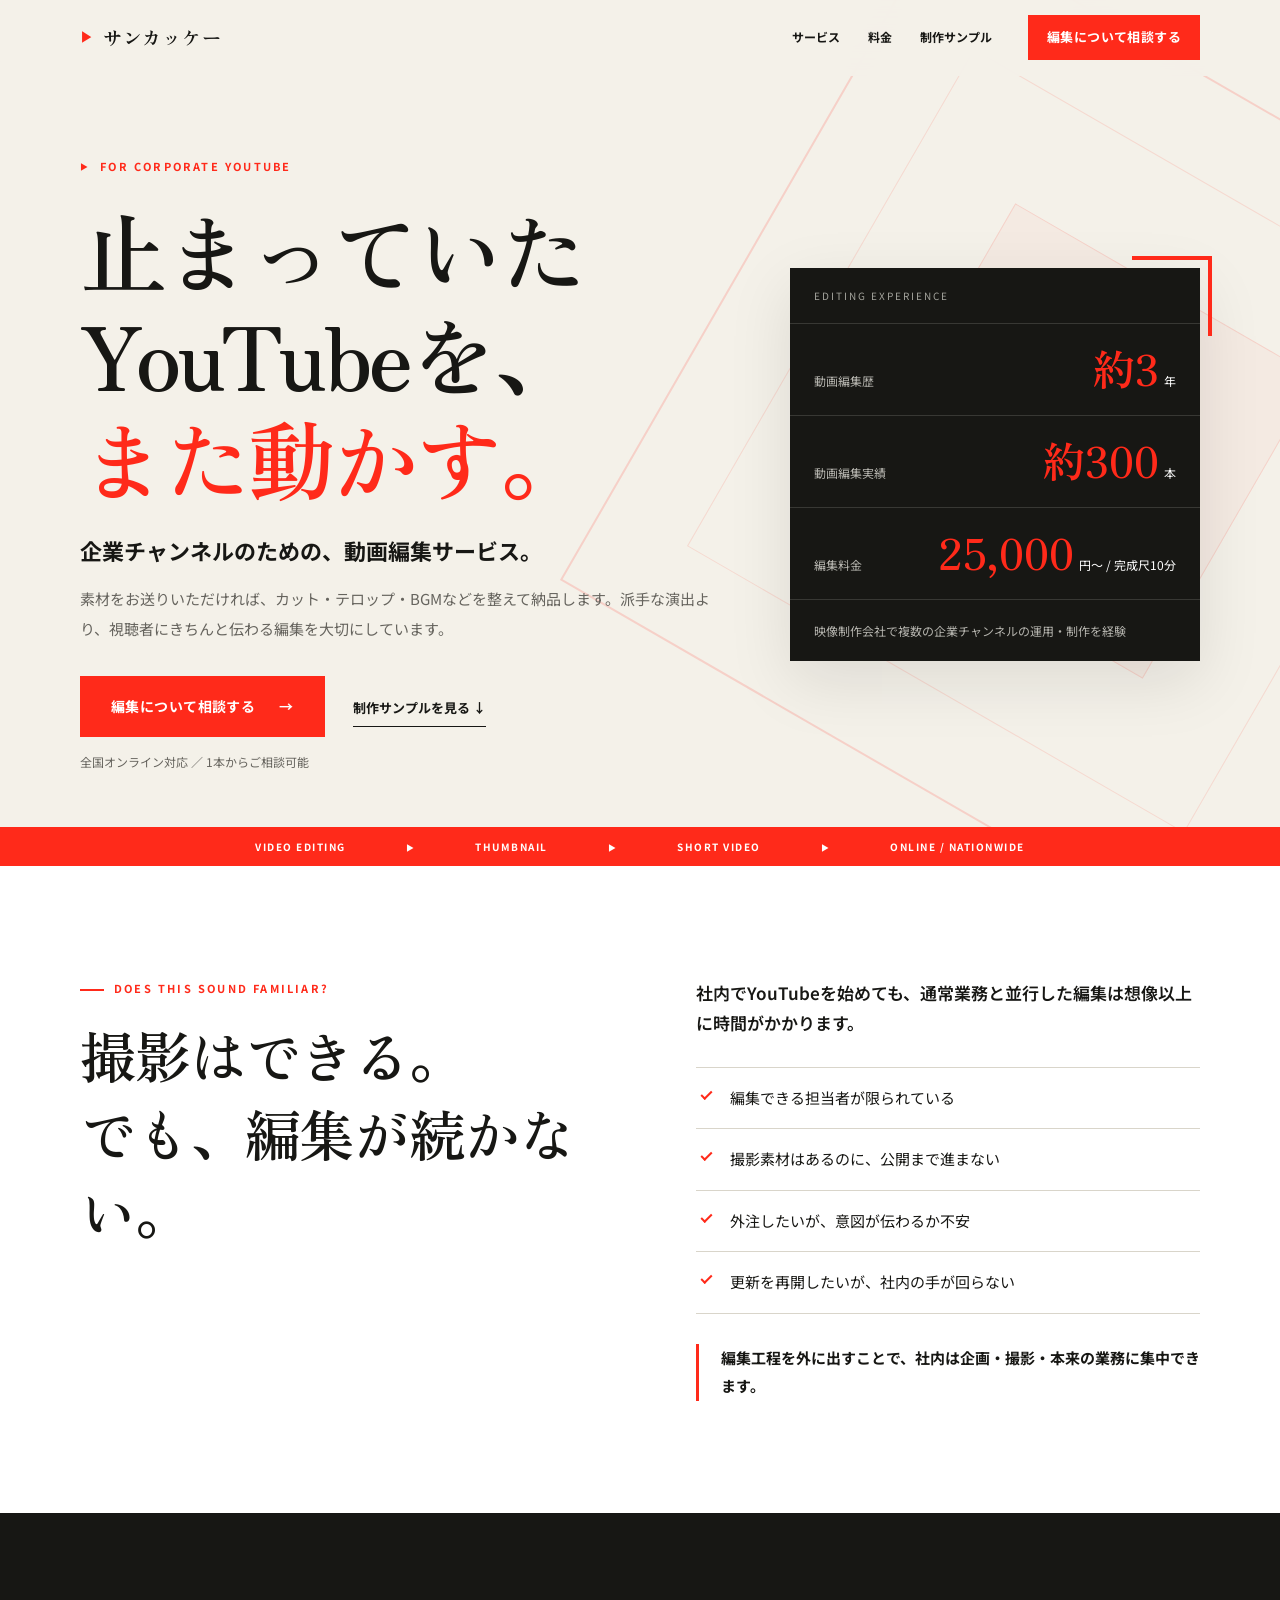
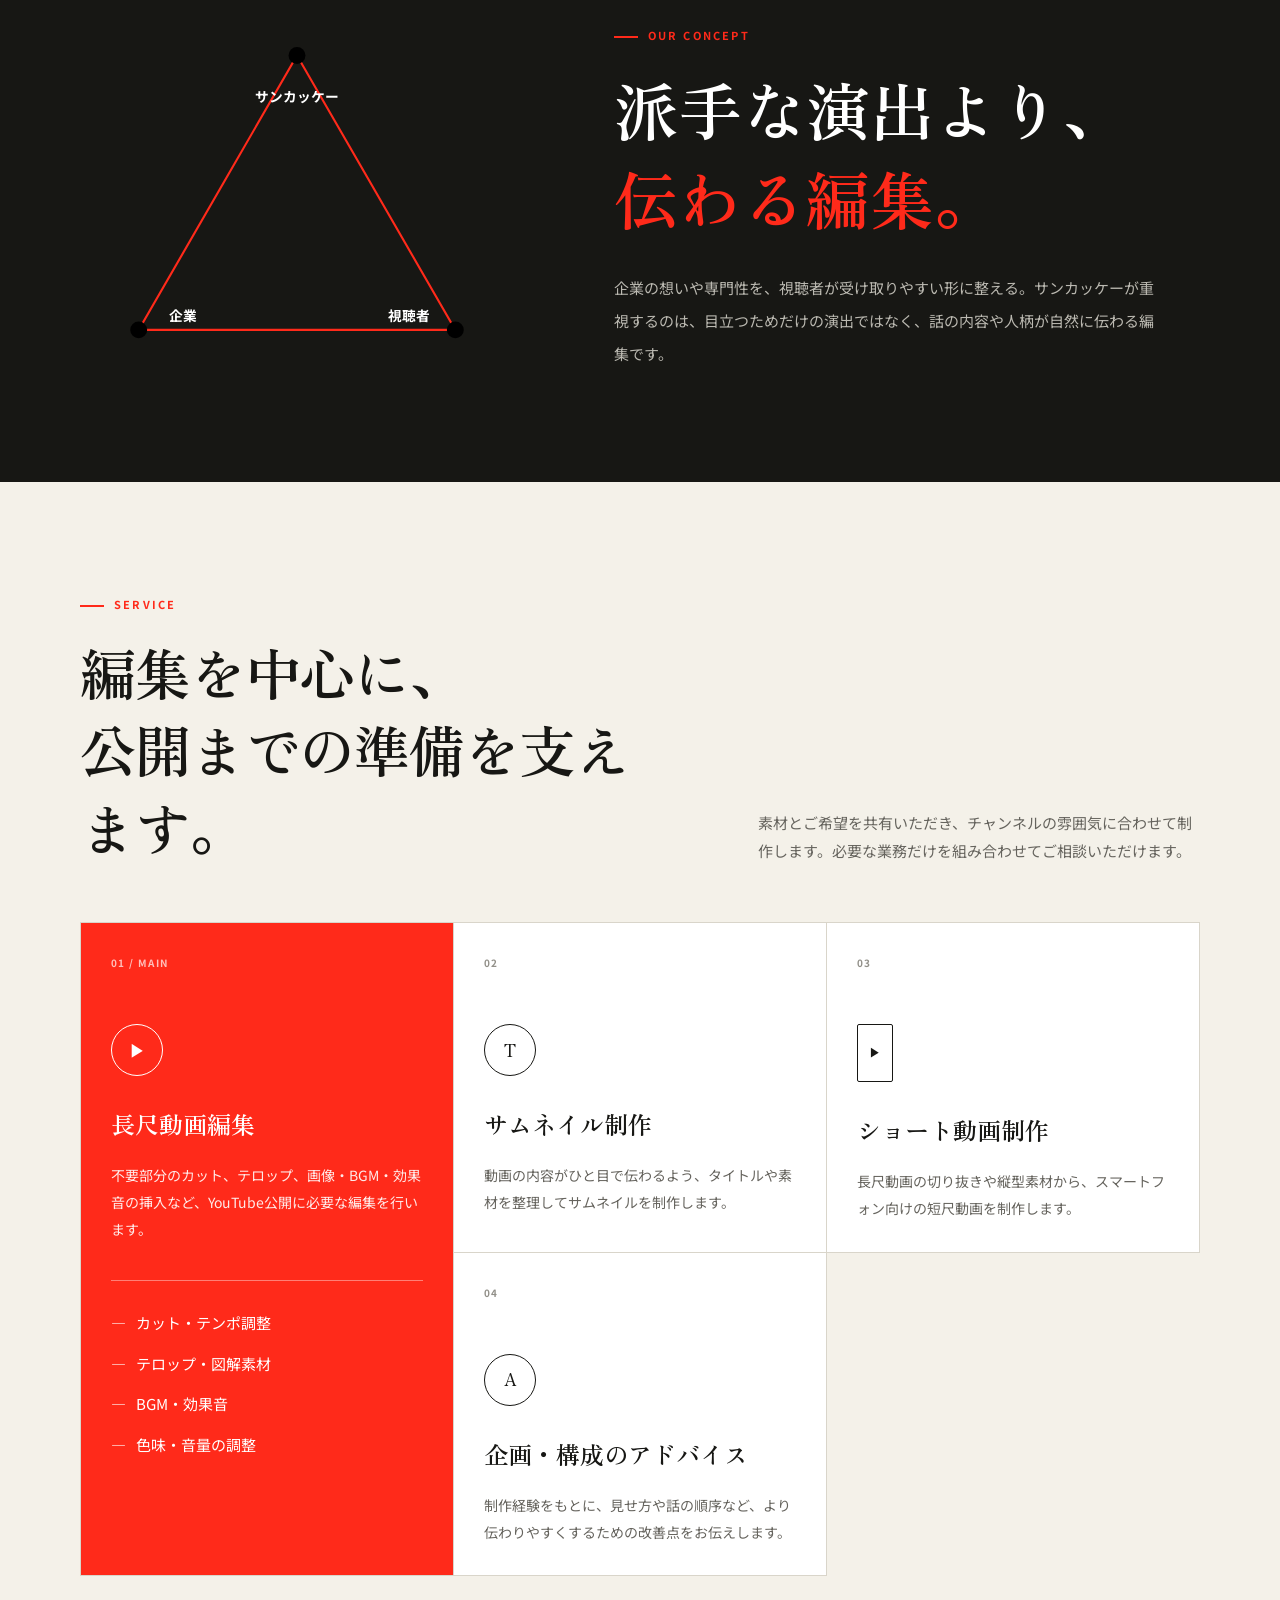
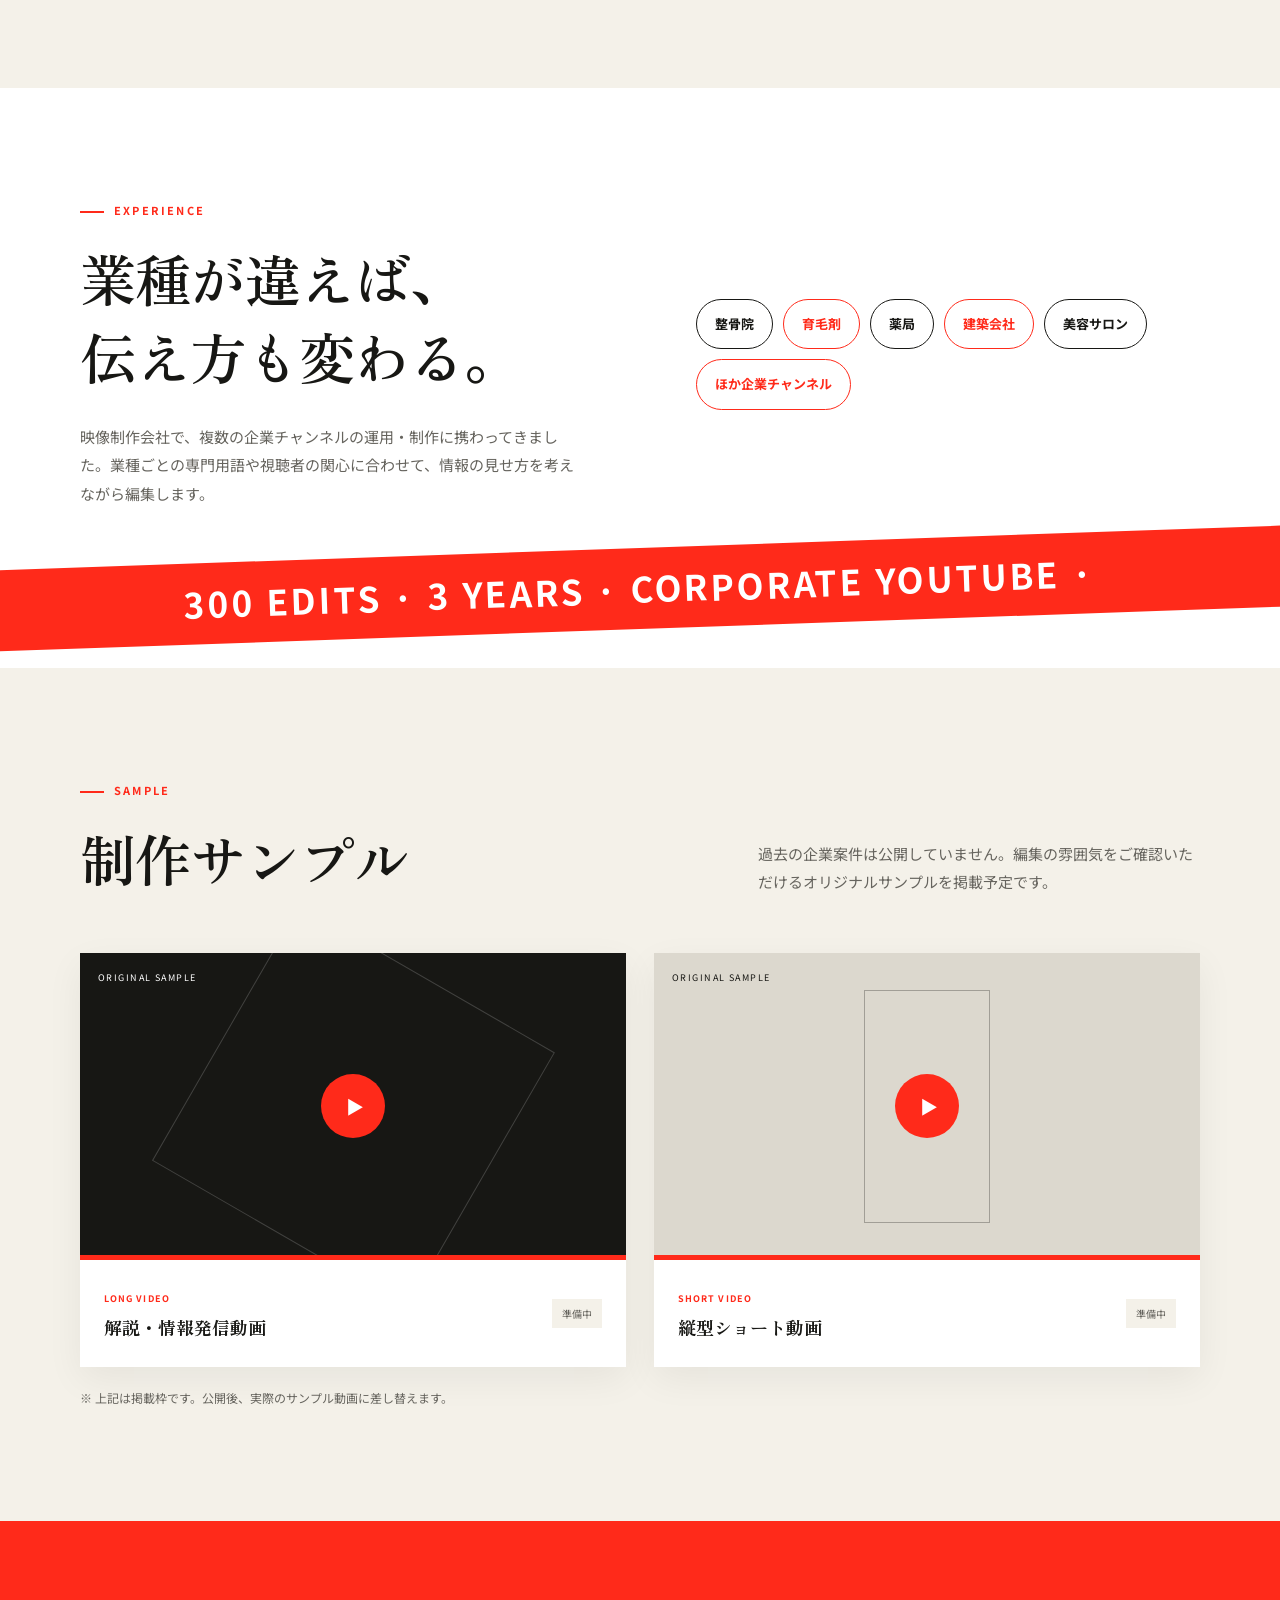
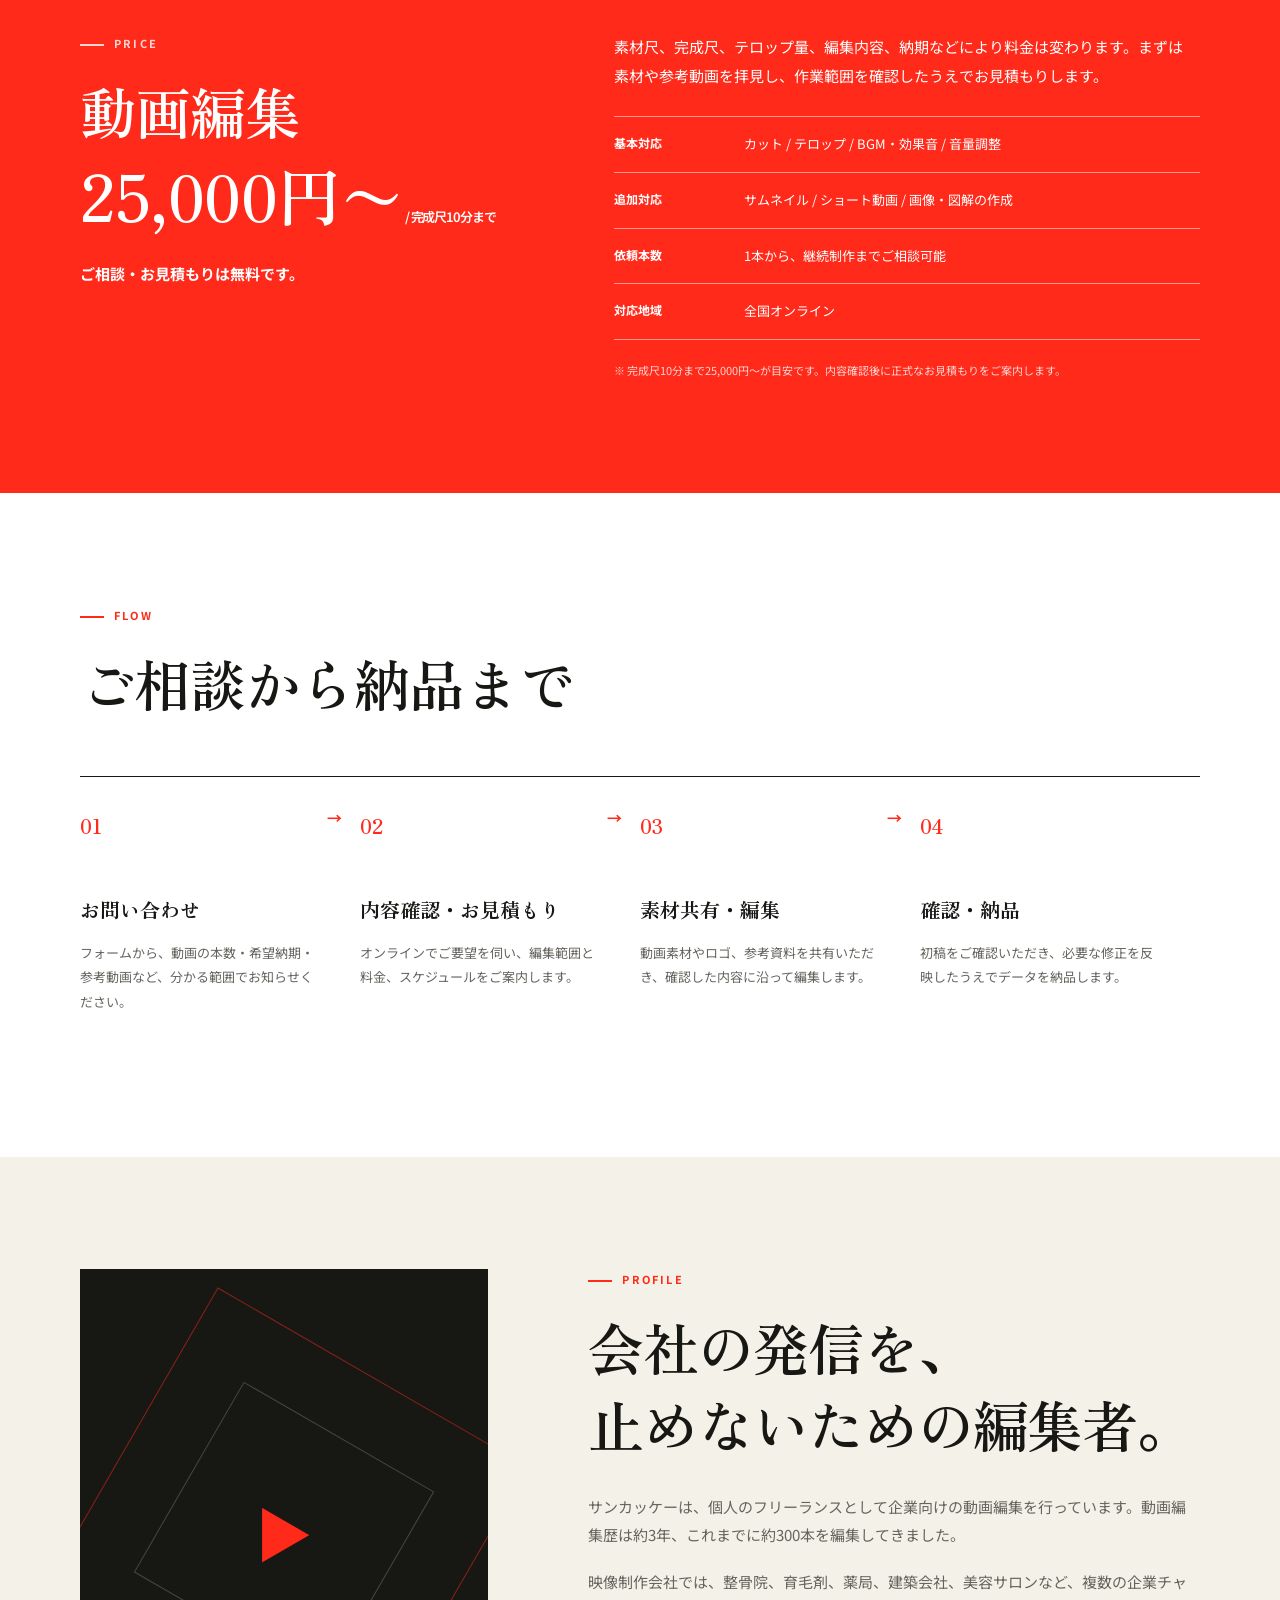
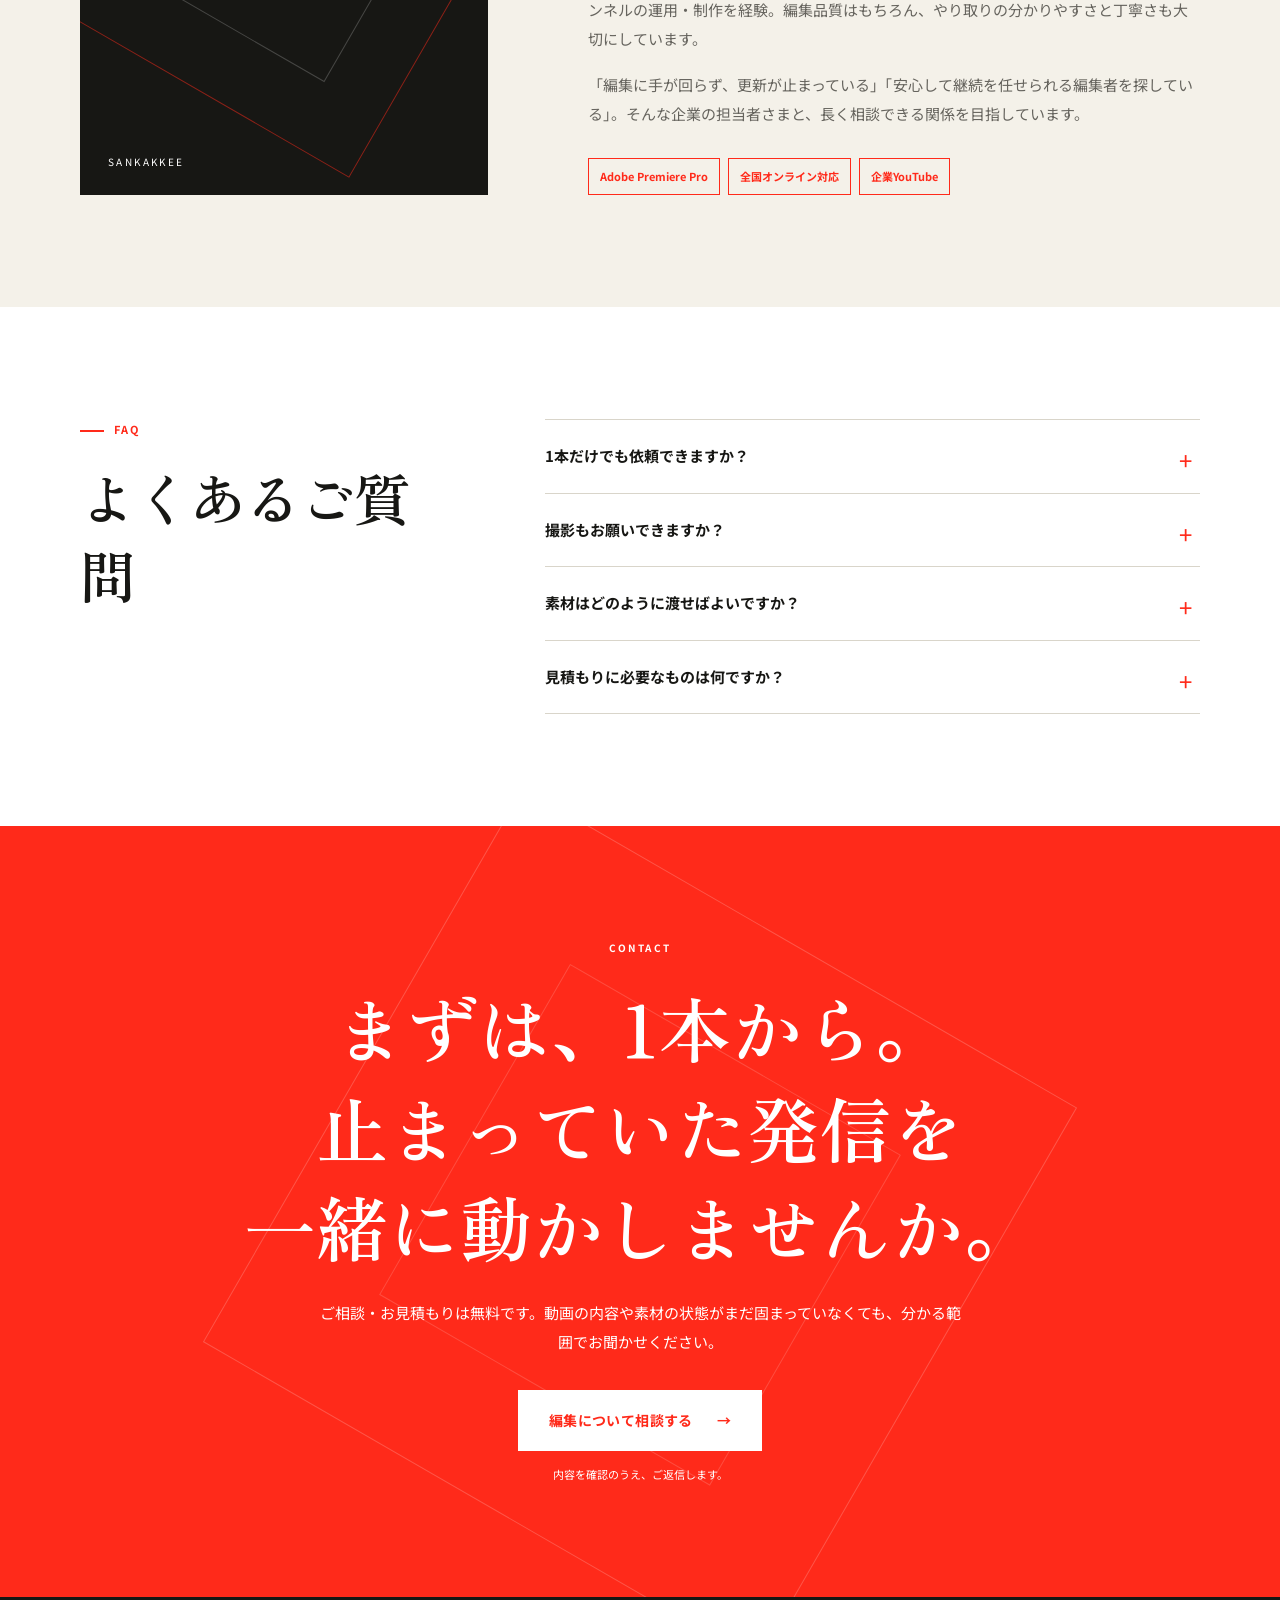
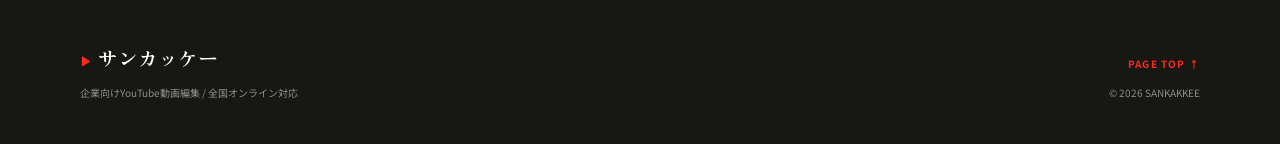
==== commit 56e26dab: "Update video editing price" ====
--- a/video-editing/index.html
+++ b/video-editing/index.html
@@ -4,9 +4,9 @@
   <meta charset="UTF-8">
   <meta name="viewport" content="width=device-width, initial-scale=1.0">
   <title>サンカッケー | 企業向けYouTube動画編集</title>
-  <meta name="description" content="企業YouTubeの動画編集を全国オンラインで対応。編集歴約3年・約300本の制作経験をもとに、派手さより伝わりやすさを大切に編集します。1本20,000円〜。">
+  <meta name="description" content="企業YouTubeの動画編集を全国オンラインで対応。編集歴約3年・約300本の制作経験をもとに、派手さより伝わりやすさを大切に編集します。完成尺10分まで1本25,000円〜。">
   <meta property="og:title" content="サンカッケー | 企業向けYouTube動画編集">
-  <meta property="og:description" content="止まっていたYouTubeを、また動かす。企業向け動画編集を1本20,000円〜、全国オンラインで対応します。">
+  <meta property="og:description" content="止まっていたYouTubeを、また動かす。企業向け動画編集を完成尺10分まで1本25,000円〜、全国オンラインで対応します。">
   <meta property="og:type" content="website">
   <meta property="og:url" content="https://sankakkee.com/video-editing/">
   <link rel="canonical" href="https://sankakkee.com/video-editing/">
@@ -48,7 +48,7 @@
           <dl class="fact-list">
             <div class="fact-list__item"><dt>動画編集歴</dt><dd><strong>約3</strong><span>年</span></dd></div>
             <div class="fact-list__item"><dt>動画編集実績</dt><dd><strong>約300</strong><span>本</span></dd></div>
-            <div class="fact-list__item"><dt>編集料金</dt><dd><strong>20,000</strong><span>円〜 / 本</span></dd></div>
+            <div class="fact-list__item"><dt>編集料金</dt><dd><strong>25,000</strong><span>円〜 / 完成尺10分</span></dd></div>
           </dl>
           <p class="hero__facts-foot">映像制作会社で複数の企業チャンネルの運用・制作を経験</p>
         </aside>
@@ -109,8 +109,8 @@
 
     <section class="price section" id="price">
       <div class="container price__inner">
-        <div class="price__heading reveal"><p class="section__eyebrow">PRICE</p><h2 class="section__title">動画編集<br><span>20,000円〜</span><small> / 1本</small></h2><p>ご相談・お見積もりは無料です。</p></div>
-        <div class="price__detail reveal"><p>素材尺、完成尺、テロップ量、編集内容、納期などにより料金は変わります。まずは素材や参考動画を拝見し、作業範囲を確認したうえでお見積もりします。</p><dl><div><dt>基本対応</dt><dd>カット / テロップ / BGM・効果音 / 音量調整</dd></div><div><dt>追加対応</dt><dd>サムネイル / ショート動画 / 画像・図解の作成</dd></div><div><dt>依頼本数</dt><dd>1本から、継続制作までご相談可能</dd></div><div><dt>対応地域</dt><dd>全国オンライン</dd></div></dl><p class="price__note">※ 20,000円は目安です。内容確認後に正式なお見積もりをご案内します。</p></div>
+        <div class="price__heading reveal"><p class="section__eyebrow">PRICE</p><h2 class="section__title">動画編集<br><span>25,000円〜</span><small> / 完成尺10分まで</small></h2><p>ご相談・お見積もりは無料です。</p></div>
+        <div class="price__detail reveal"><p>素材尺、完成尺、テロップ量、編集内容、納期などにより料金は変わります。まずは素材や参考動画を拝見し、作業範囲を確認したうえでお見積もりします。</p><dl><div><dt>基本対応</dt><dd>カット / テロップ / BGM・効果音 / 音量調整</dd></div><div><dt>追加対応</dt><dd>サムネイル / ショート動画 / 画像・図解の作成</dd></div><div><dt>依頼本数</dt><dd>1本から、継続制作までご相談可能</dd></div><div><dt>対応地域</dt><dd>全国オンライン</dd></div></dl><p class="price__note">※ 完成尺10分まで25,000円〜が目安です。内容確認後に正式なお見積もりをご案内します。</p></div>
       </div>
     </section>
 
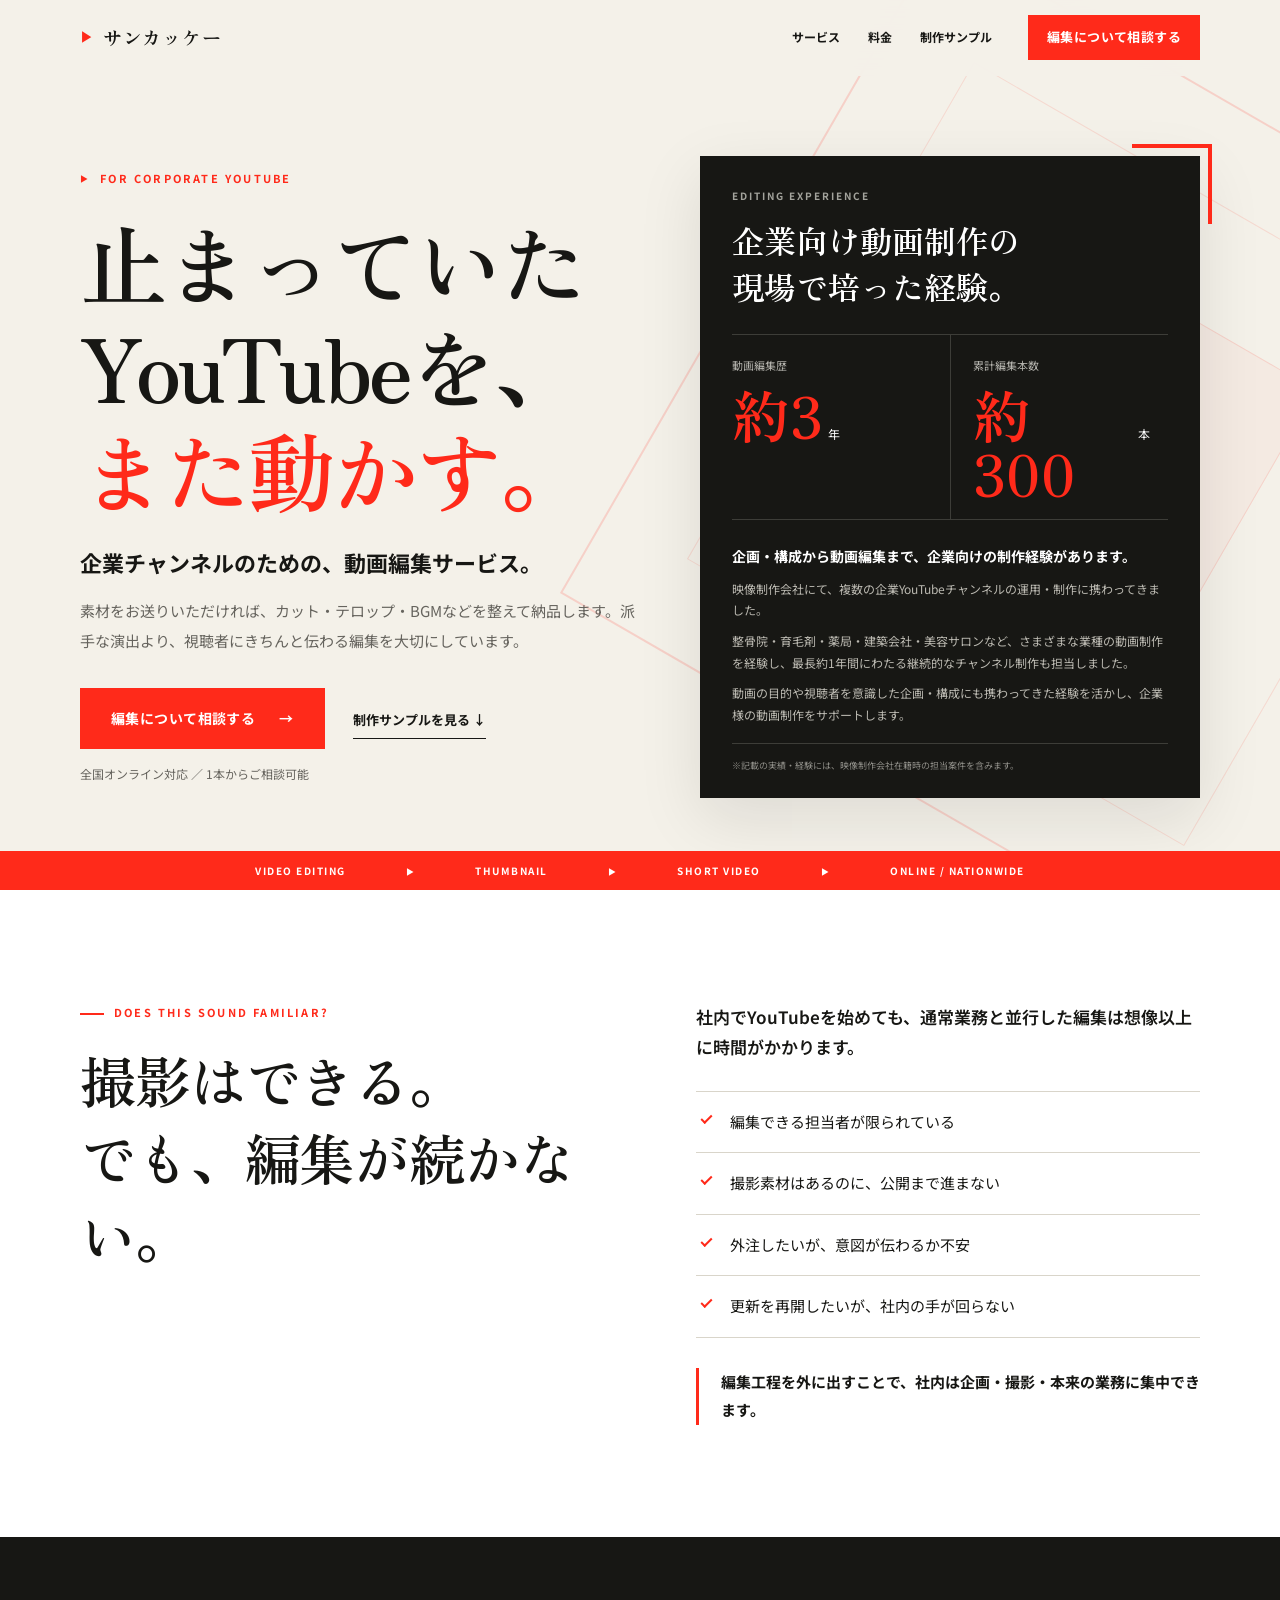
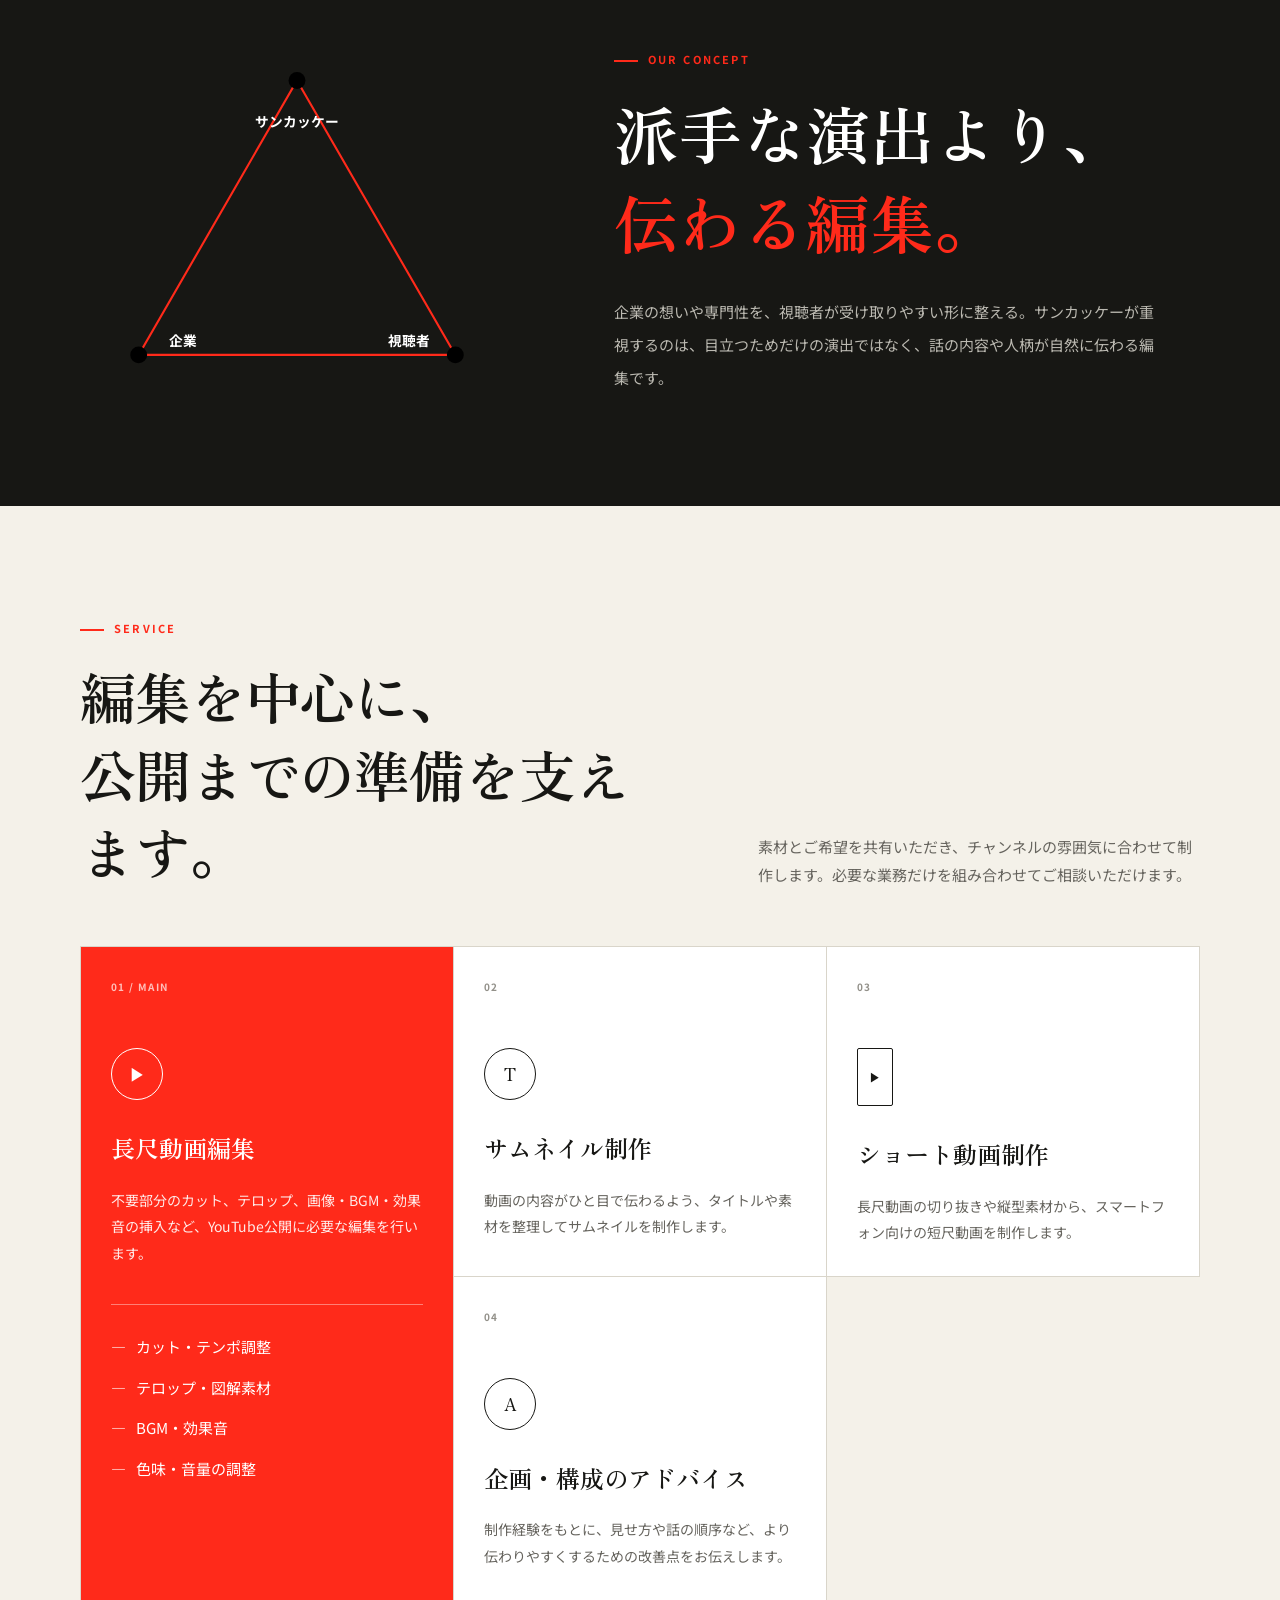
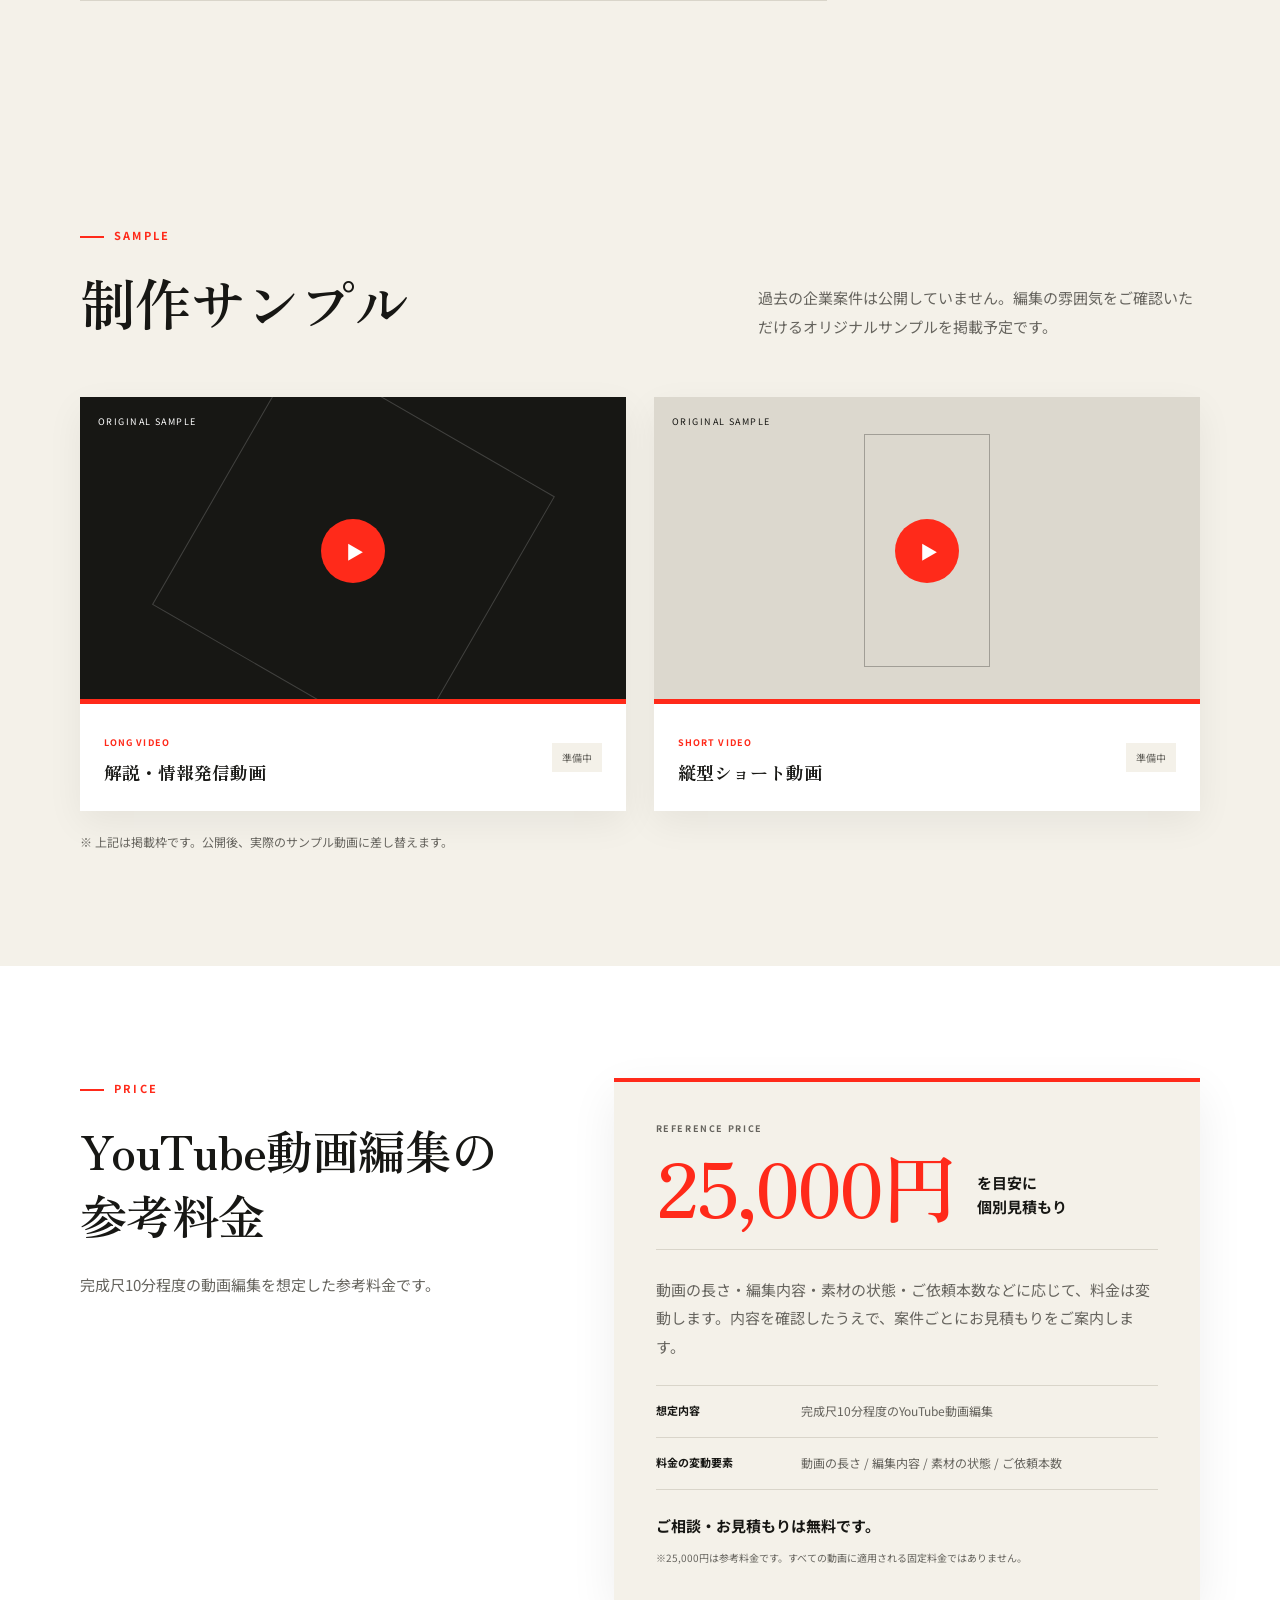
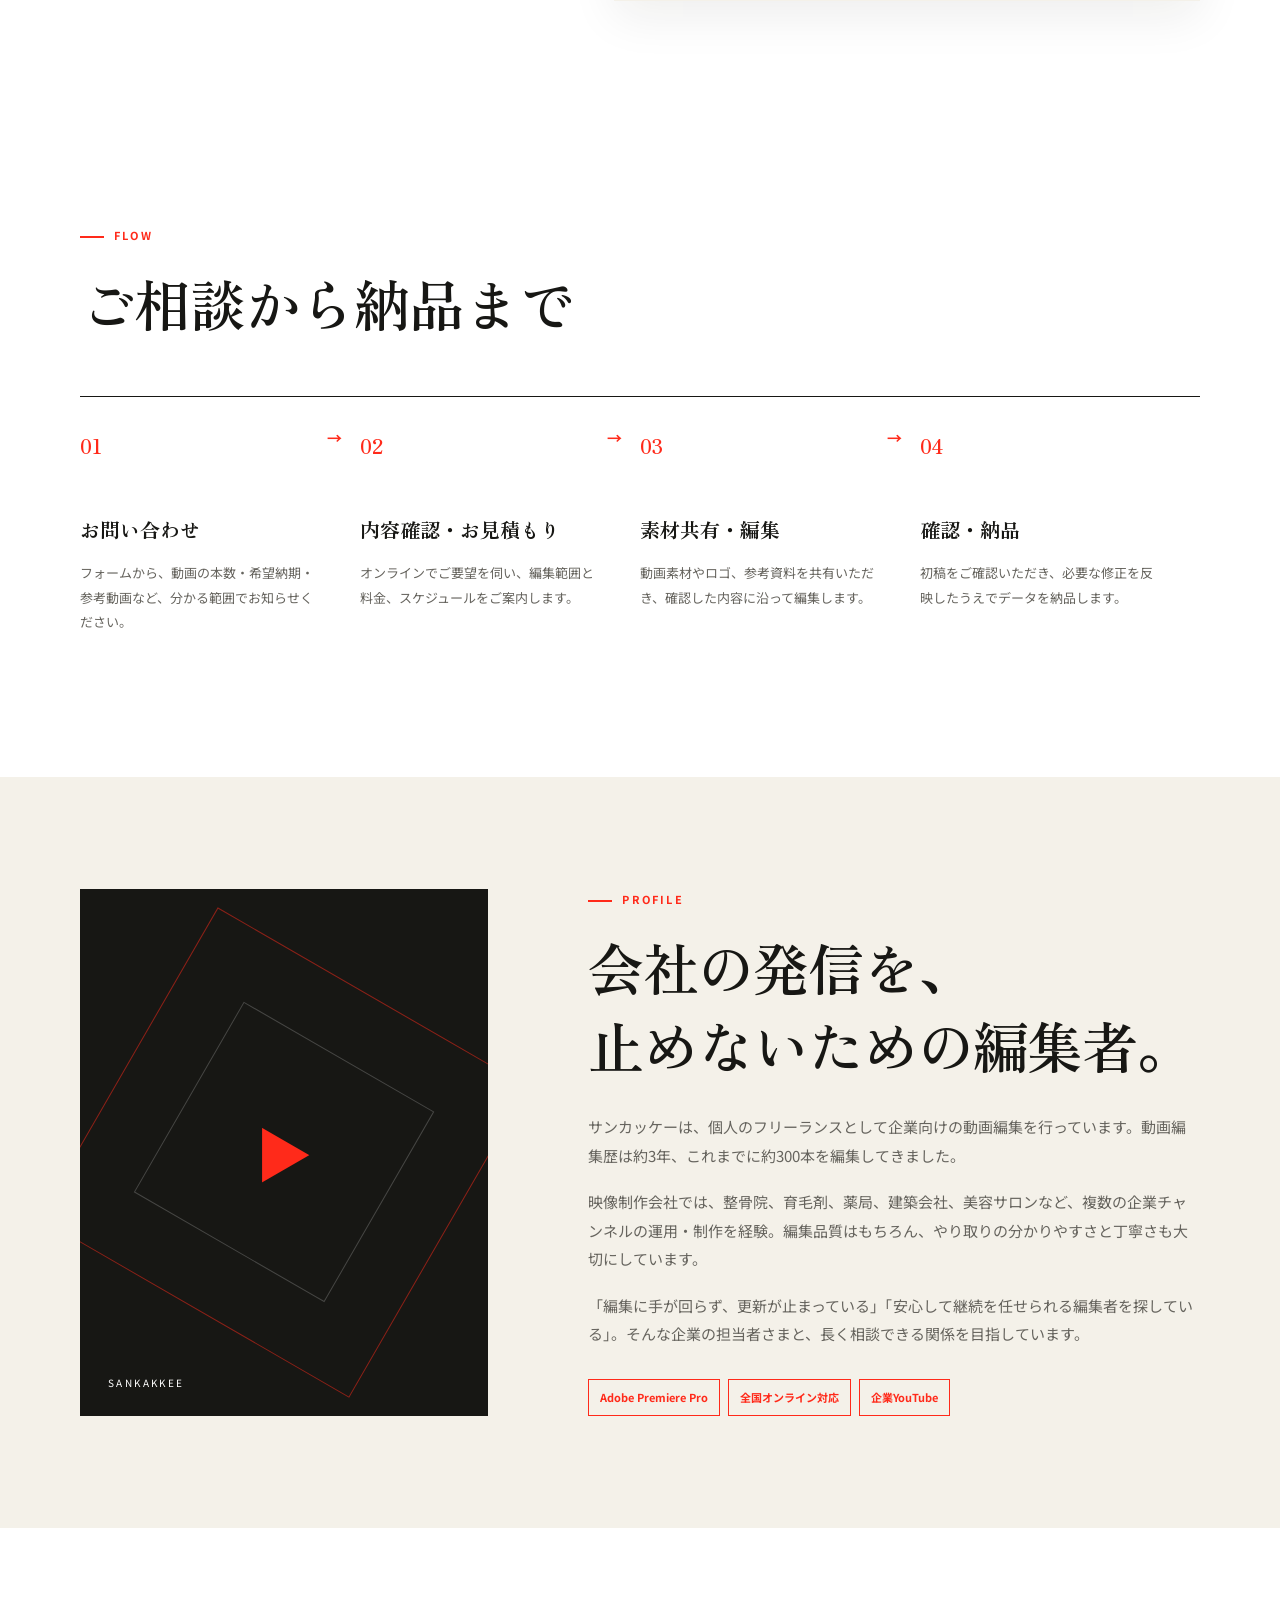
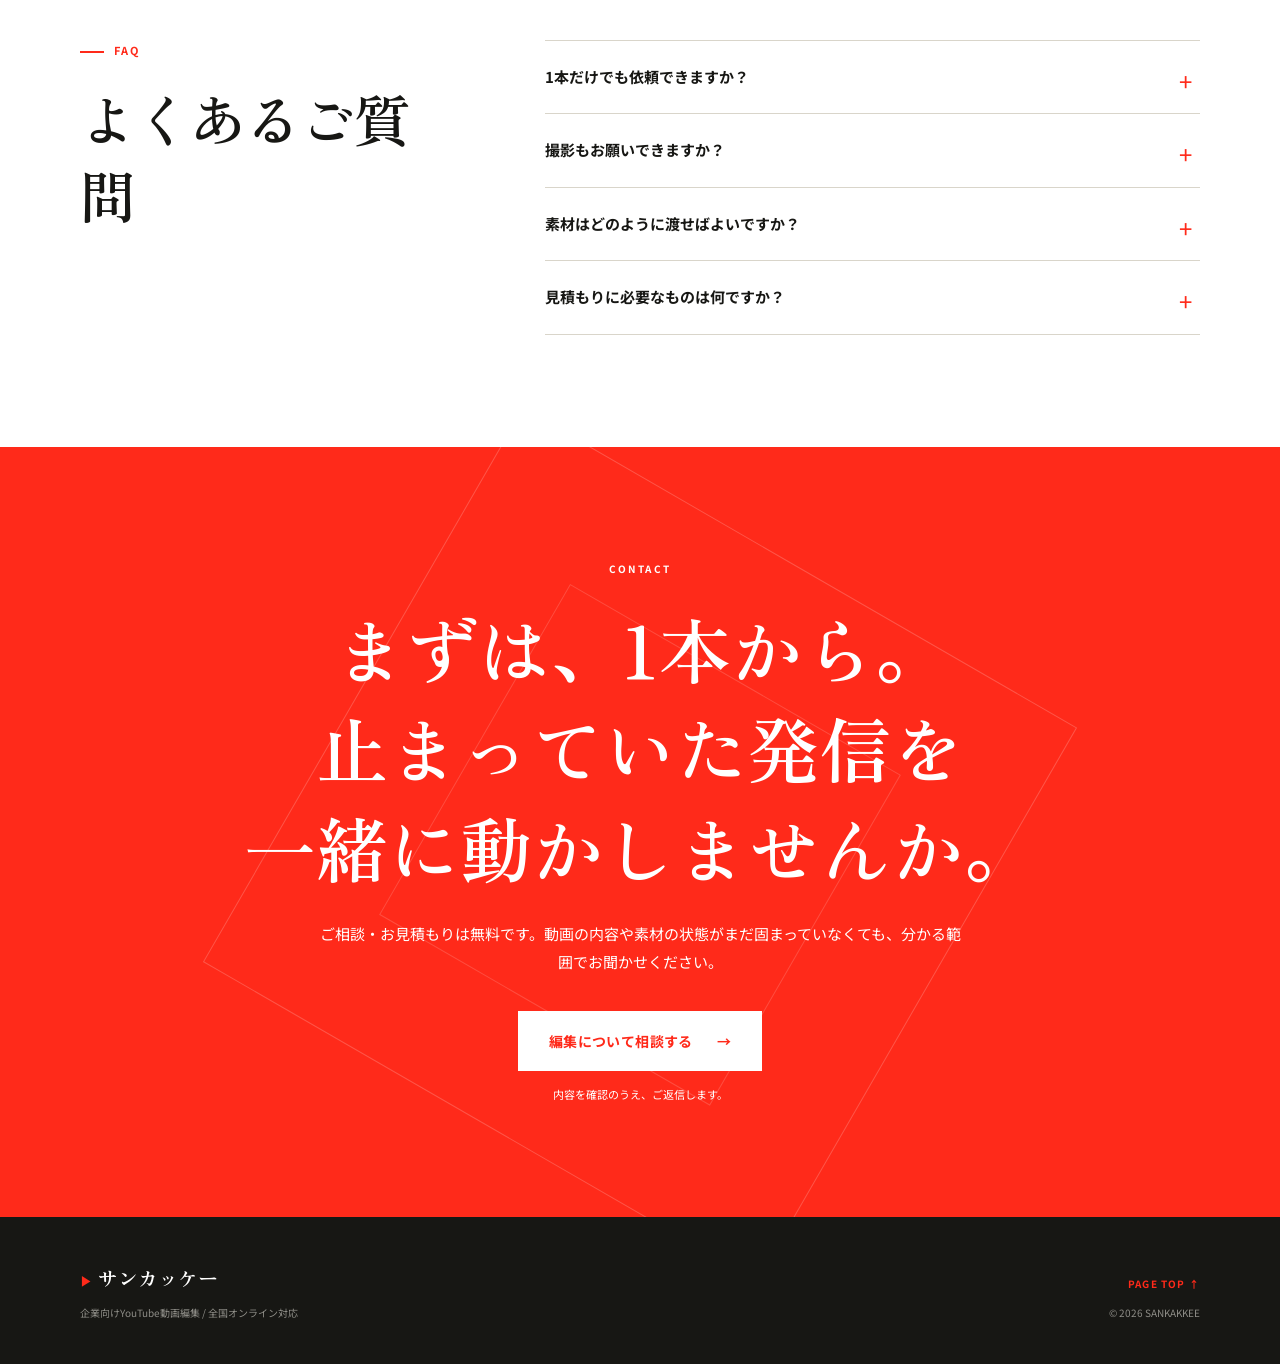
==== commit 9a6c18ea: "Refine experience and pricing presentation" ====
--- a/video-editing/index.html
+++ b/video-editing/index.html
@@ -4,9 +4,9 @@
   <meta charset="UTF-8">
   <meta name="viewport" content="width=device-width, initial-scale=1.0">
   <title>サンカッケー | 企業向けYouTube動画編集</title>
-  <meta name="description" content="企業YouTubeの動画編集を全国オンラインで対応。編集歴約3年・約300本の制作経験をもとに、派手さより伝わりやすさを大切に編集します。完成尺10分まで1本25,000円〜。">
+  <meta name="description" content="企業YouTubeの動画編集を全国オンラインで対応。編集歴約3年・累計約300本。企業チャンネルの企画・構成から編集までの経験を活かしてサポートします。参考料金は25,000円を目安に個別見積もり。">
   <meta property="og:title" content="サンカッケー | 企業向けYouTube動画編集">
-  <meta property="og:description" content="止まっていたYouTubeを、また動かす。企業向け動画編集を完成尺10分まで1本25,000円〜、全国オンラインで対応します。">
+  <meta property="og:description" content="止まっていたYouTubeを、また動かす。企業向け動画編集を全国オンラインで対応。参考料金は25,000円を目安に個別見積もり。">
   <meta property="og:type" content="website">
   <meta property="og:url" content="https://sankakkee.com/video-editing/">
   <link rel="canonical" href="https://sankakkee.com/video-editing/">
@@ -15,7 +15,7 @@
   <link rel="preconnect" href="https://fonts.googleapis.com">
   <link rel="preconnect" href="https://fonts.gstatic.com" crossorigin>
   <link href="https://fonts.googleapis.com/css2?family=Noto+Sans+JP:wght@400;500;600;700&family=Zen+Old+Mincho:wght@500;600;700&display=swap" rel="stylesheet">
-  <link rel="stylesheet" href="css/style.css">
+  <link rel="stylesheet" href="css/style.css?v=experience-1">
 </head>
 <body>
   <a class="skip-link" href="#main">本文へ移動</a>
@@ -43,14 +43,20 @@
           </div>
           <p class="hero__note reveal">全国オンライン対応 ／ 1本からご相談可能</p>
         </div>
-        <aside class="hero__facts reveal" aria-label="サービス概要">
+        <aside class="hero__facts reveal" id="experience" aria-labelledby="experience-title">
           <p class="hero__facts-label">EDITING EXPERIENCE</p>
+          <h2 class="hero__facts-title" id="experience-title">企業向け動画制作の<br>現場で培った経験。</h2>
           <dl class="fact-list">
             <div class="fact-list__item"><dt>動画編集歴</dt><dd><strong>約3</strong><span>年</span></dd></div>
-            <div class="fact-list__item"><dt>動画編集実績</dt><dd><strong>約300</strong><span>本</span></dd></div>
-            <div class="fact-list__item"><dt>編集料金</dt><dd><strong>25,000</strong><span>円〜 / 完成尺10分</span></dd></div>
+            <div class="fact-list__item"><dt>累計編集本数</dt><dd><strong>約300</strong><span>本</span></dd></div>
           </dl>
-          <p class="hero__facts-foot">映像制作会社で複数の企業チャンネルの運用・制作を経験</p>
+          <div class="hero__facts-copy">
+            <p class="hero__facts-lead">企画・構成から動画編集まで、企業向けの制作経験があります。</p>
+            <p>映像制作会社にて、複数の企業YouTubeチャンネルの運用・制作に携わってきました。</p>
+            <p>整骨院・育毛剤・薬局・建築会社・美容サロンなど、さまざまな業種の動画制作を経験し、最長約1年間にわたる継続的なチャンネル制作も担当しました。</p>
+            <p>動画の目的や視聴者を意識した企画・構成にも携わってきた経験を活かし、企業様の動画制作をサポートします。</p>
+          </div>
+          <p class="hero__facts-note">※記載の実績・経験には、映像制作会社在籍時の担当案件を含みます。</p>
         </aside>
       </div>
       <div class="hero__ticker" aria-hidden="true"><span>VIDEO EDITING</span><span>THUMBNAIL</span><span>SHORT VIDEO</span><span>ONLINE / NATIONWIDE</span></div>
@@ -88,14 +94,6 @@
       </div>
     </section>
 
-    <section class="experience section">
-      <div class="container experience__inner">
-        <div class="experience__copy reveal"><p class="section__eyebrow">EXPERIENCE</p><h2 class="section__title">業種が違えば、<br>伝え方も変わる。</h2><p>映像制作会社で、複数の企業チャンネルの運用・制作に携わってきました。業種ごとの専門用語や視聴者の関心に合わせて、情報の見せ方を考えながら編集します。</p></div>
-        <div class="experience__industries reveal" aria-label="制作経験のある業種"><span>整骨院</span><span>育毛剤</span><span>薬局</span><span>建築会社</span><span>美容サロン</span><span>ほか企業チャンネル</span></div>
-      </div>
-      <div class="experience__band" aria-hidden="true">300 EDITS · 3 YEARS · CORPORATE YOUTUBE ·</div>
-    </section>
-
     <section class="samples section" id="samples">
       <div class="container">
         <div class="section-head reveal"><div><p class="section__eyebrow">SAMPLE</p><h2 class="section__title">制作サンプル</h2></div><p>過去の企業案件は公開していません。編集の雰囲気をご確認いただけるオリジナルサンプルを掲載予定です。</p></div>
@@ -109,8 +107,22 @@
 
     <section class="price section" id="price">
       <div class="container price__inner">
-        <div class="price__heading reveal"><p class="section__eyebrow">PRICE</p><h2 class="section__title">動画編集<br><span>25,000円〜</span><small> / 完成尺10分まで</small></h2><p>ご相談・お見積もりは無料です。</p></div>
-        <div class="price__detail reveal"><p>素材尺、完成尺、テロップ量、編集内容、納期などにより料金は変わります。まずは素材や参考動画を拝見し、作業範囲を確認したうえでお見積もりします。</p><dl><div><dt>基本対応</dt><dd>カット / テロップ / BGM・効果音 / 音量調整</dd></div><div><dt>追加対応</dt><dd>サムネイル / ショート動画 / 画像・図解の作成</dd></div><div><dt>依頼本数</dt><dd>1本から、継続制作までご相談可能</dd></div><div><dt>対応地域</dt><dd>全国オンライン</dd></div></dl><p class="price__note">※ 完成尺10分まで25,000円〜が目安です。内容確認後に正式なお見積もりをご案内します。</p></div>
+        <div class="price__heading reveal">
+          <p class="section__eyebrow">PRICE</p>
+          <h2 class="section__title">YouTube動画編集の<br>参考料金</h2>
+          <p>完成尺10分程度の動画編集を想定した参考料金です。</p>
+        </div>
+        <div class="price__detail reveal">
+          <p class="price__label">REFERENCE PRICE</p>
+          <div class="price__amount"><strong>25,000円</strong><span>を目安に<br>個別見積もり</span></div>
+          <p class="price__description">動画の長さ・編集内容・素材の状態・ご依頼本数などに応じて、料金は変動します。内容を確認したうえで、案件ごとにお見積もりをご案内します。</p>
+          <dl>
+            <div><dt>想定内容</dt><dd>完成尺10分程度のYouTube動画編集</dd></div>
+            <div><dt>料金の変動要素</dt><dd>動画の長さ / 編集内容 / 素材の状態 / ご依頼本数</dd></div>
+          </dl>
+          <p class="price__free">ご相談・お見積もりは無料です。</p>
+          <p class="price__note">※25,000円は参考料金です。すべての動画に適用される固定料金ではありません。</p>
+        </div>
       </div>
     </section>
 
--- a/video-editing/css/style.css
+++ b/video-editing/css/style.css
@@ -29,16 +29,25 @@
 .hero { position:relative; min-height:800px; padding:156px 0 92px; overflow:hidden; background:var(--paper); }
 .hero__shape { position:absolute; width:min(60vw,760px); aspect-ratio:1; top:51%; right:-14%; border:2px solid rgba(255,42,26,.16); transform:translateY(-50%) rotate(30deg); }
 .hero__shape::before,.hero__shape::after { content:''; position:absolute; inset:12%; border:1px solid rgba(255,42,26,.12); } .hero__shape::after { inset:27%; background:rgba(255,42,26,.035); }
-.hero__inner { position:relative; z-index:2; width:min(calc(100% - 48px),var(--container)); margin-inline:auto; display:grid; grid-template-columns:1fr 410px; gap:80px; align-items:center; }
+.hero__inner { position:relative; z-index:2; width:min(calc(100% - 48px),var(--container)); margin-inline:auto; display:grid; grid-template-columns:minmax(0,1fr) 500px; gap:60px; align-items:center; }
 .hero__label { display:flex; align-items:center; gap:10px; margin-bottom:20px; color:var(--red); font-size:11px; font-weight:700; letter-spacing:.2em; } .hero__label::before { content:'▶'; font-size:8px; }
 .hero__title { margin-bottom:22px; font-family:var(--font-serif); font-size:clamp(52px,7vw,88px); font-weight:600; line-height:1.18; letter-spacing:-.045em; } .hero__title span { color:var(--red); }
 .hero__lead { margin-bottom:12px; font-size:clamp(17px,2vw,22px); font-weight:700; } .hero__text { max-width:640px; color:var(--gray); line-height:2; }
 .hero__actions { display:flex; align-items:center; gap:28px; margin-top:32px; } .hero__note { margin-top:14px; color:var(--gray); font-size:12px; }
-.hero__facts { position:relative; background:var(--ink); color:#fff; box-shadow:var(--shadow); } .hero__facts::before { content:''; position:absolute; top:-12px; right:-12px; width:80px; height:80px; border-top:4px solid var(--red); border-right:4px solid var(--red); }
-.hero__facts-label { padding:18px 24px; border-bottom:1px solid #383834; color:#a3a39c; font-size:10px; letter-spacing:.2em; }
-.fact-list__item { display:flex; align-items:flex-end; justify-content:space-between; padding:22px 24px; border-bottom:1px solid #383834; } .fact-list dt { color:#b4b3ad; font-size:12px; }
-.fact-list dd { display:flex; align-items:baseline; gap:5px; } .fact-list strong { color:var(--red); font-family:var(--font-serif); font-size:43px; line-height:1; font-weight:600; } .fact-list span { font-size:12px; }
-.hero__facts-foot { padding:20px 24px; color:#b4b3ad; font-size:12px; line-height:1.8; }
+.hero__facts { position:relative; padding:30px 32px 24px; background:var(--ink); color:#fff; box-shadow:var(--shadow); }
+.hero__facts::before { content:''; position:absolute; top:-12px; right:-12px; width:80px; height:80px; border-top:4px solid var(--red); border-right:4px solid var(--red); }
+.hero__facts-label { margin-bottom:12px; color:#a3a39c; font-size:10px; font-weight:700; letter-spacing:.2em; }
+.hero__facts-title { margin-bottom:24px; font-family:var(--font-serif); font-size:clamp(25px,2.5vw,34px); font-weight:600; line-height:1.45; }
+.fact-list { display:grid; grid-template-columns:1fr 1fr; margin-bottom:24px; border-top:1px solid #3d3d38; border-bottom:1px solid #3d3d38; }
+.fact-list__item { padding:20px 18px 18px 0; }
+.fact-list__item+ .fact-list__item { padding-left:22px; border-left:1px solid #3d3d38; }
+.fact-list dt { margin-bottom:9px; color:#b4b3ad; font-size:11px; }
+.fact-list dd { display:flex; align-items:baseline; gap:5px; }
+.fact-list strong { color:var(--red); font-family:var(--font-serif); font-size:clamp(43px,4.8vw,58px); line-height:1; font-weight:600; }
+.fact-list span { font-size:12px; }
+.hero__facts-copy { display:grid; gap:9px; color:#bbb9b1; font-size:12px; line-height:1.8; }
+.hero__facts-lead { color:#fff; font-size:14px; font-weight:700; }
+.hero__facts-note { margin-top:18px; padding-top:14px; border-top:1px solid #3d3d38; color:#8f8e88; font-size:9px; line-height:1.7; }
 .hero__ticker { position:absolute; z-index:2; bottom:0; left:0; width:100%; display:flex; justify-content:center; overflow:hidden; background:var(--red); color:#fff; white-space:nowrap; }
 .hero__ticker span { padding:10px 30px; font-size:10px; font-weight:700; letter-spacing:.15em; } .hero__ticker span+span::before { content:'▶'; margin-right:60px; font-size:8px; }
 
@@ -60,11 +69,6 @@
 .service-card p { color:var(--gray); font-size:14px; } .service-card--primary p { color:rgba(255,255,255,.9); }
 .service-card ul { display:grid; gap:12px; margin-top:38px; padding-top:28px; border-top:1px solid rgba(255,255,255,.4); list-style:none; } .service-card li::before { content:'—'; margin-right:10px; }
 
-.experience { position:relative; padding-bottom:160px; background:#fff; overflow:hidden; } .experience__inner { display:grid; grid-template-columns:1fr 1fr; gap:10%; align-items:center; }
-.experience__copy>p:last-child { max-width:500px; margin-top:28px; color:var(--gray); } .experience__industries { display:flex; flex-wrap:wrap; align-content:center; gap:10px; }
-.experience__industries span { padding:12px 18px; border:1px solid var(--ink); border-radius:100px; font-weight:700; font-size:13px; } .experience__industries span:nth-child(even) { color:var(--red); border-color:var(--red); }
-.experience__band { position:absolute; left:-2%; right:-2%; bottom:40px; padding:7px 0; background:var(--red); color:#fff; font-size:clamp(18px,3vw,35px); font-weight:700; letter-spacing:.08em; white-space:nowrap; transform:rotate(-2deg); text-align:center; }
-
 .samples { background:var(--paper); } .samples__grid { display:grid; grid-template-columns:1fr 1fr; gap:28px; } .sample-card { background:#fff; box-shadow:0 12px 35px rgba(23,23,20,.06); }
 .sample-card__visual { position:relative; aspect-ratio:16/9; display:grid; place-items:center; overflow:hidden; background:var(--ink); color:#fff; }
 .sample-card__visual::before,.sample-card__visual::after { content:''; position:absolute; } .sample-card__visual::before { width:54%; aspect-ratio:1; border:1px solid rgba(255,255,255,.18); transform:rotate(30deg); } .sample-card__visual::after { inset:auto 0 0; height:5px; background:var(--red); }
@@ -73,11 +77,22 @@
 .sample-card__meta { display:flex; justify-content:space-between; align-items:center; gap:20px; padding:22px 24px; } .sample-card__meta div>span { color:var(--red); font-size:9px; font-weight:700; letter-spacing:.12em; }
 .sample-card__meta h3 { font-family:var(--font-serif); font-size:18px; } .sample-card__status { flex-shrink:0; padding:5px 10px; background:var(--paper); color:var(--gray); font-size:10px; } .samples__note { margin-top:20px; color:var(--gray); font-size:12px; }
 
-.price { background:var(--red); color:#fff; } .price__inner { display:grid; grid-template-columns:.85fr 1.15fr; gap:100px; } .price .section__eyebrow { color:#fff; opacity:.8; }
-.price__heading .section__title span { font-size:clamp(40px,5vw,64px); } .price__heading .section__title small { font-family:var(--font-sans); font-size:13px; } .price__heading>p:last-child { margin-top:22px; font-weight:700; }
-.price__detail>p { max-width:580px; margin-bottom:26px; } .price__detail dl { border-top:1px solid rgba(255,255,255,.5); }
-.price__detail dl div { display:grid; grid-template-columns:110px 1fr; gap:20px; padding:15px 0; border-bottom:1px solid rgba(255,255,255,.5); } .price__detail dt { font-size:12px; font-weight:700; } .price__detail dd { font-size:13px; }
-.price__note { margin-top:20px; margin-bottom:0!important; font-size:11px; opacity:.8; }
+.price { background:#fff; color:var(--ink); }
+.price__inner { display:grid; grid-template-columns:.85fr 1.15fr; gap:100px; align-items:start; }
+.price__heading .section__title { font-size:clamp(34px,3.7vw,48px); }
+.price__heading>p:last-child { max-width:390px; margin-top:24px; color:var(--gray); }
+.price__detail { padding:38px 42px 34px; background:var(--paper); border-top:4px solid var(--red); box-shadow:0 16px 45px rgba(23,23,20,.07); }
+.price__label { margin-bottom:10px; color:var(--gray); font-size:9px; font-weight:700; letter-spacing:.18em; }
+.price__amount { display:flex; align-items:flex-end; gap:22px; margin-bottom:26px; padding-bottom:26px; border-bottom:1px solid var(--line); }
+.price__amount strong { color:var(--red); font-family:var(--font-serif); font-size:clamp(50px,6vw,76px); font-weight:600; line-height:1; letter-spacing:-.035em; }
+.price__amount span { padding-bottom:4px; font-size:15px; font-weight:700; line-height:1.6; }
+.price__description { margin-bottom:24px; color:var(--gray); }
+.price__detail dl { border-top:1px solid var(--line); }
+.price__detail dl div { display:grid; grid-template-columns:125px 1fr; gap:20px; padding:14px 0; border-bottom:1px solid var(--line); }
+.price__detail dt { font-size:11px; font-weight:700; }
+.price__detail dd { color:var(--gray); font-size:12px; }
+.price__free { margin-top:22px; font-weight:700; }
+.price__note { margin-top:8px; color:var(--gray); font-size:10px; }
 
 .flow { background:#fff; } .flow .section__title { margin-bottom:54px; } .flow__list { display:grid; grid-template-columns:repeat(4,1fr); list-style:none; }
 .flow__item { position:relative; padding:30px 28px 30px 0; border-top:1px solid var(--ink); } .flow__item:not(:last-child)::after { content:'→'; position:absolute; right:18px; top:27px; color:var(--red); font-weight:700; }
@@ -103,6 +118,6 @@
 .footer__logo { margin-bottom:6px; font-family:var(--font-serif); font-size:20px; font-weight:700; } .footer__logo span { color:var(--red); font-size:12px; } .footer__inner>div>p:last-child { color:#8e8d87; font-size:10px; }
 .footer__right { text-align:right; } .footer__right a { display:inline-block; margin-bottom:10px; color:var(--red); font-size:10px; font-weight:700; letter-spacing:.12em; }
 
-@media(max-width:960px){ :root{--section-py:88px}.nav__links{display:none}.hero{min-height:auto}.hero__inner{grid-template-columns:1fr 340px;gap:40px}.hero__title{font-size:clamp(50px,7.5vw,72px)}.section-head{gap:48px}.service__grid{grid-template-columns:1fr 1fr}.service-card--primary{grid-row:span 2}.price__inner{gap:60px}.flow__list{grid-template-columns:1fr 1fr;gap:0 30px}.profile__inner{gap:6%}}
-@media(max-width:720px){ :root{--section-py:68px}body{font-size:14px}.container,.nav__inner,.hero__inner{width:min(calc(100% - 36px),var(--container))}.nav{height:64px}.nav.is-scrolled{height:60px}.nav__logo{font-size:17px}.nav__cta{padding-inline:12px;font-size:11px}.section__title{font-size:clamp(30px,9vw,43px)}.section-head,.split-heading,.concept__inner,.experience__inner,.price__inner,.profile__inner,.faq__inner{grid-template-columns:1fr;gap:44px}.section-head{align-items:start;margin-bottom:38px}.hero{padding:116px 0 78px}.hero__inner{grid-template-columns:1fr;gap:48px}.hero__title{font-size:clamp(48px,15vw,68px)}.hero__actions{align-items:stretch;flex-direction:column;gap:10px}.hero__actions .btn{width:100%}.hero__actions .text-link{align-self:flex-start}.hero__facts{width:calc(100% - 8px)}.fact-list strong{font-size:38px}.hero__ticker{justify-content:flex-start}.hero__ticker span{padding-inline:18px}.hero__ticker span+span::before{margin-right:36px}.problem__intro{font-size:16px}.concept__inner{display:flex;flex-direction:column-reverse}.concept__mark svg{max-width:290px}.concept__title{font-size:clamp(36px,11vw,50px)}.service__grid{grid-template-columns:1fr}.service-card,.service-card--primary{grid-row:auto;min-height:auto}.service-card__num{margin-bottom:34px}.service-card--primary{padding-bottom:40px}.experience{padding-bottom:130px}.experience__industries{gap:8px}.experience__industries span{padding:9px 13px;font-size:11px}.experience__band{bottom:45px;font-size:17px}.samples__grid{grid-template-columns:1fr}.sample-card__meta{padding:18px}.price__heading .section__title span{font-size:44px}.price__detail dl div{grid-template-columns:90px 1fr;gap:12px}.flow__list{grid-template-columns:1fr}.flow__item{display:grid;grid-template-columns:54px 1fr;gap:10px;padding:24px 0}.flow__item:not(:last-child)::after{content:'↓';right:8px;top:auto;bottom:-12px}.flow__item>span{margin:0}.profile__visual{min-height:380px}.cta__title{font-size:clamp(34px,11vw,50px)}.cta__triangle{width:470px}.footer__inner{align-items:flex-start;flex-direction:column}.footer__right{text-align:left}}
+@media(max-width:960px){ :root{--section-py:88px}.nav__links{display:none}.hero{min-height:auto}.hero__inner{grid-template-columns:minmax(0,1fr) 430px;gap:38px}.hero__title{font-size:clamp(50px,7vw,68px)}.section-head{gap:48px}.service__grid{grid-template-columns:1fr 1fr}.service-card--primary{grid-row:span 2}.price__inner{gap:60px}.flow__list{grid-template-columns:1fr 1fr;gap:0 30px}.profile__inner{gap:6%}}
+@media(max-width:720px){ :root{--section-py:68px}body{font-size:14px}.container,.nav__inner,.hero__inner{width:min(calc(100% - 36px),var(--container))}.nav{height:64px}.nav.is-scrolled{height:60px}.nav__logo{font-size:17px}.nav__cta{padding-inline:12px;font-size:11px}.section__title{font-size:clamp(30px,9vw,43px)}.section-head,.split-heading,.concept__inner,.price__inner,.profile__inner,.faq__inner{grid-template-columns:1fr;gap:44px}.section-head{align-items:start;margin-bottom:38px}.hero{padding:116px 0 78px}.hero__inner{grid-template-columns:1fr;gap:48px}.hero__title{font-size:clamp(48px,15vw,68px)}.hero__actions{align-items:stretch;flex-direction:column;gap:10px}.hero__actions .btn{width:100%}.hero__actions .text-link{align-self:flex-start}.hero__facts{width:calc(100% - 8px);padding:26px 24px 22px}.hero__facts-title{font-size:27px}.fact-list{grid-template-columns:1fr}.fact-list__item{padding:18px 0}.fact-list__item+ .fact-list__item{padding-left:0;border-top:1px solid #3d3d38;border-left:0}.fact-list strong{font-size:50px}.hero__ticker{justify-content:flex-start}.hero__ticker span{padding-inline:18px}.hero__ticker span+span::before{margin-right:36px}.problem__intro{font-size:16px}.concept__inner{display:flex;flex-direction:column-reverse}.concept__mark svg{max-width:290px}.concept__title{font-size:clamp(36px,11vw,50px)}.service__grid{grid-template-columns:1fr}.service-card,.service-card--primary{grid-row:auto;min-height:auto}.service-card__num{margin-bottom:34px}.service-card--primary{padding-bottom:40px}.samples__grid{grid-template-columns:1fr}.sample-card__meta{padding:18px}.price__detail{padding:30px 24px 26px}.price__amount{align-items:flex-start;flex-direction:column;gap:12px}.price__amount strong{font-size:54px}.price__amount span br{display:none}.price__detail dl div{grid-template-columns:90px 1fr;gap:12px}.flow__list{grid-template-columns:1fr}.flow__item{display:grid;grid-template-columns:54px 1fr;gap:10px;padding:24px 0}.flow__item:not(:last-child)::after{content:'↓';right:8px;top:auto;bottom:-12px}.flow__item>span{margin:0}.profile__visual{min-height:380px}.cta__title{font-size:clamp(34px,11vw,50px)}.cta__triangle{width:470px}.footer__inner{align-items:flex-start;flex-direction:column}.footer__right{text-align:left}}
 @media(prefers-reduced-motion:reduce){html{scroll-behavior:auto}*,*::before,*::after{animation-duration:.01ms!important;transition-duration:.01ms!important}.reveal{opacity:1;transform:none}}
